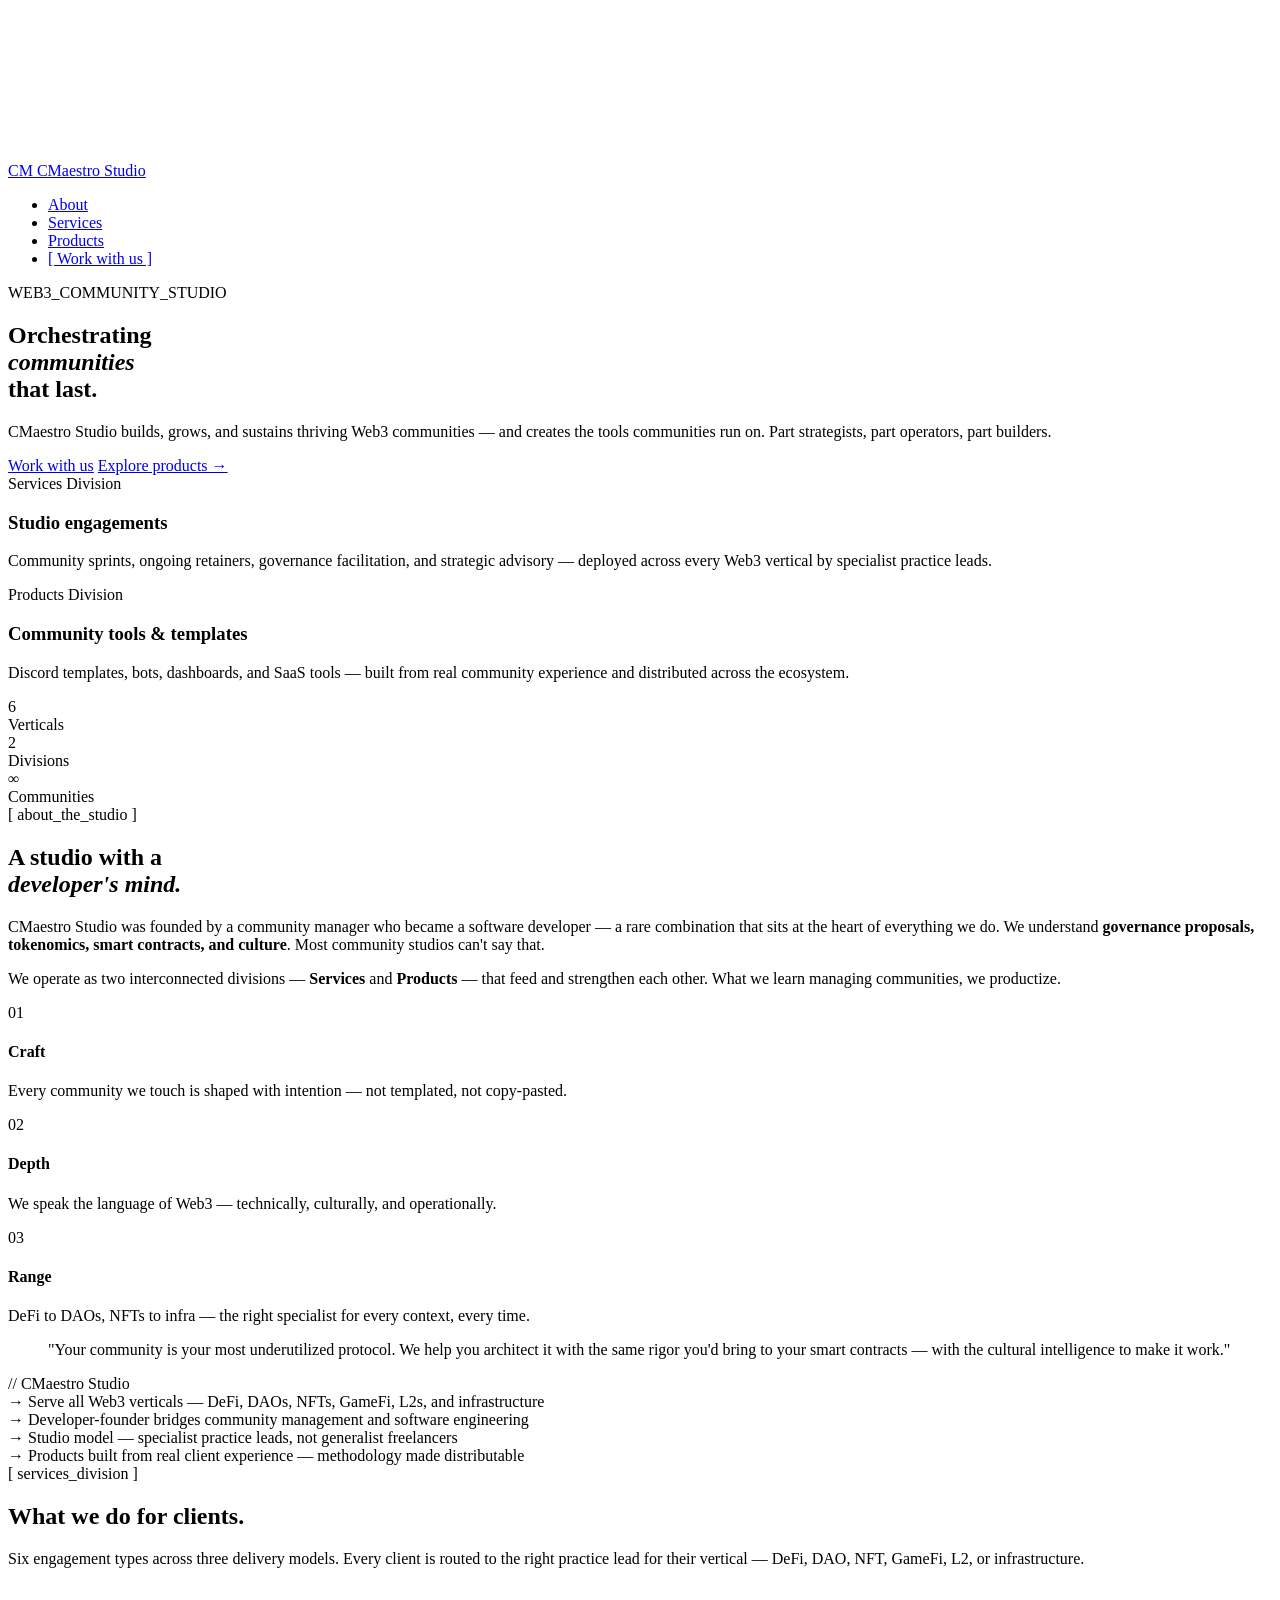
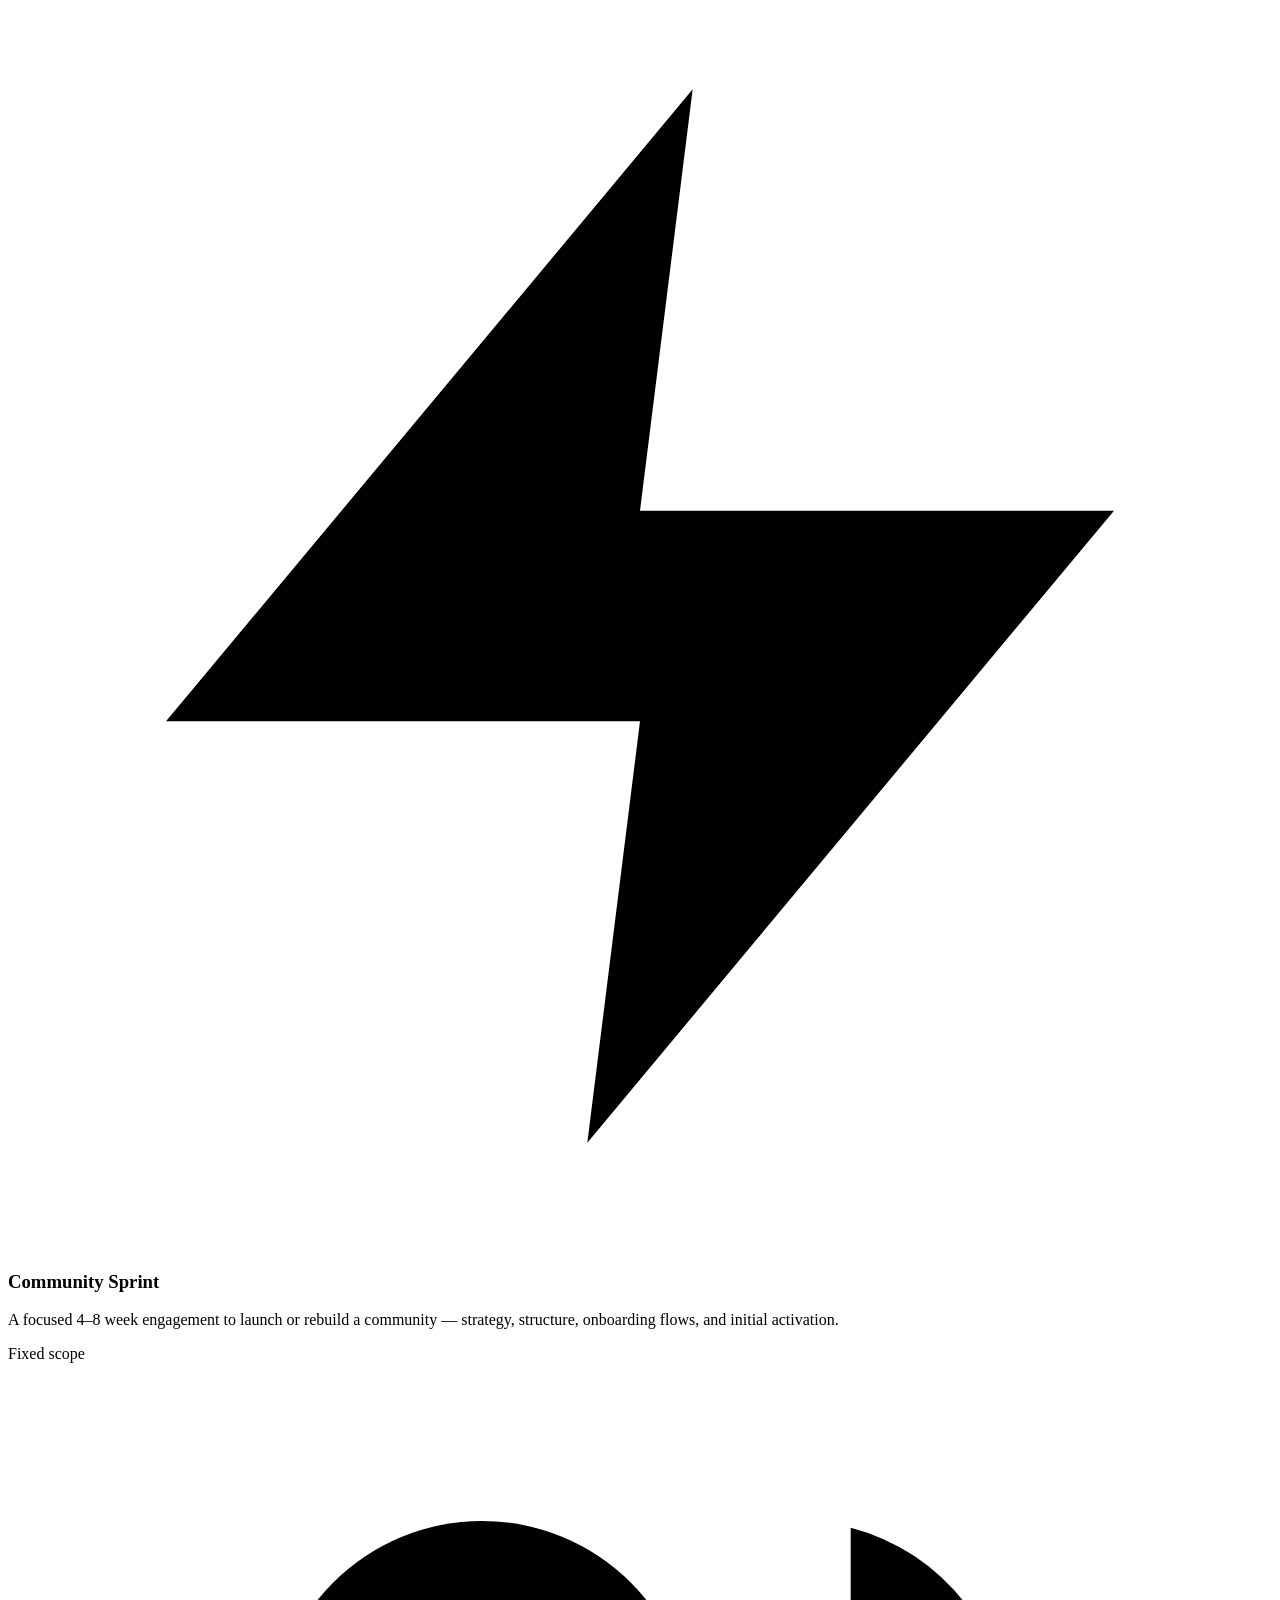
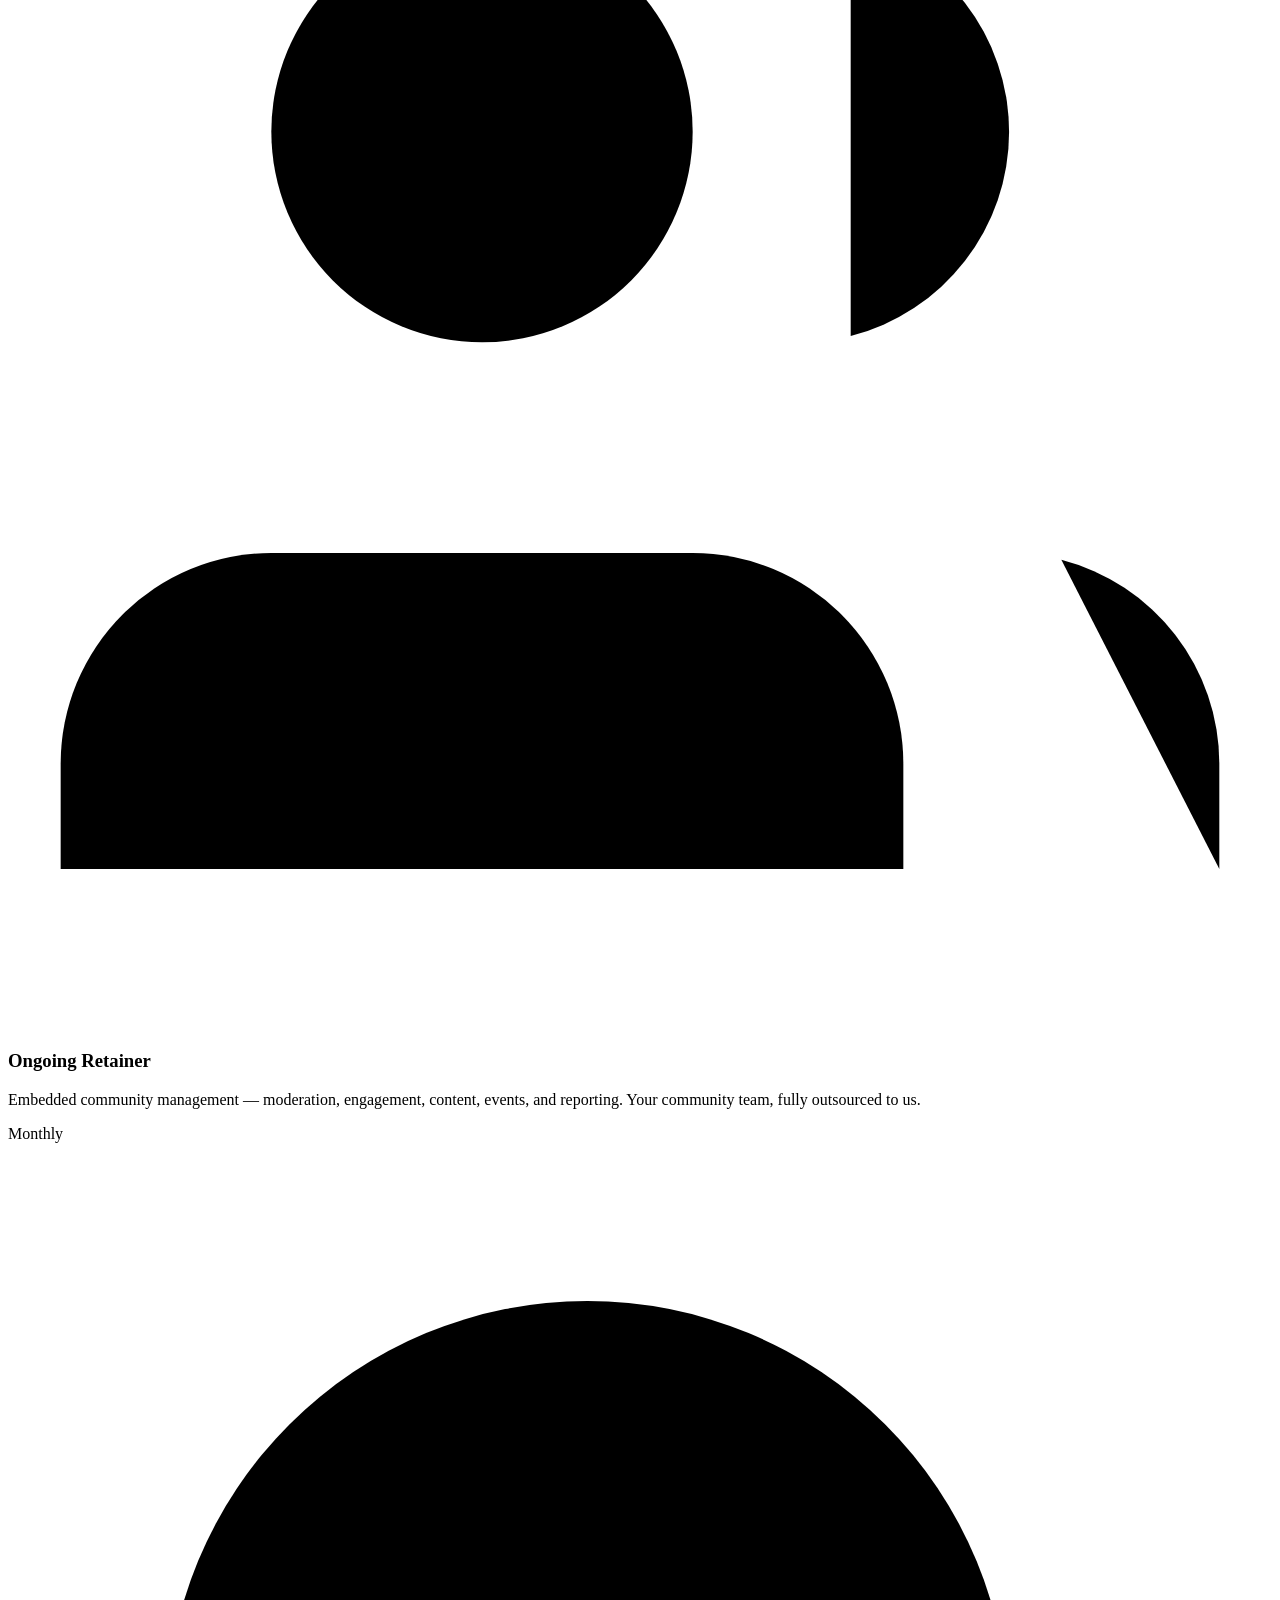
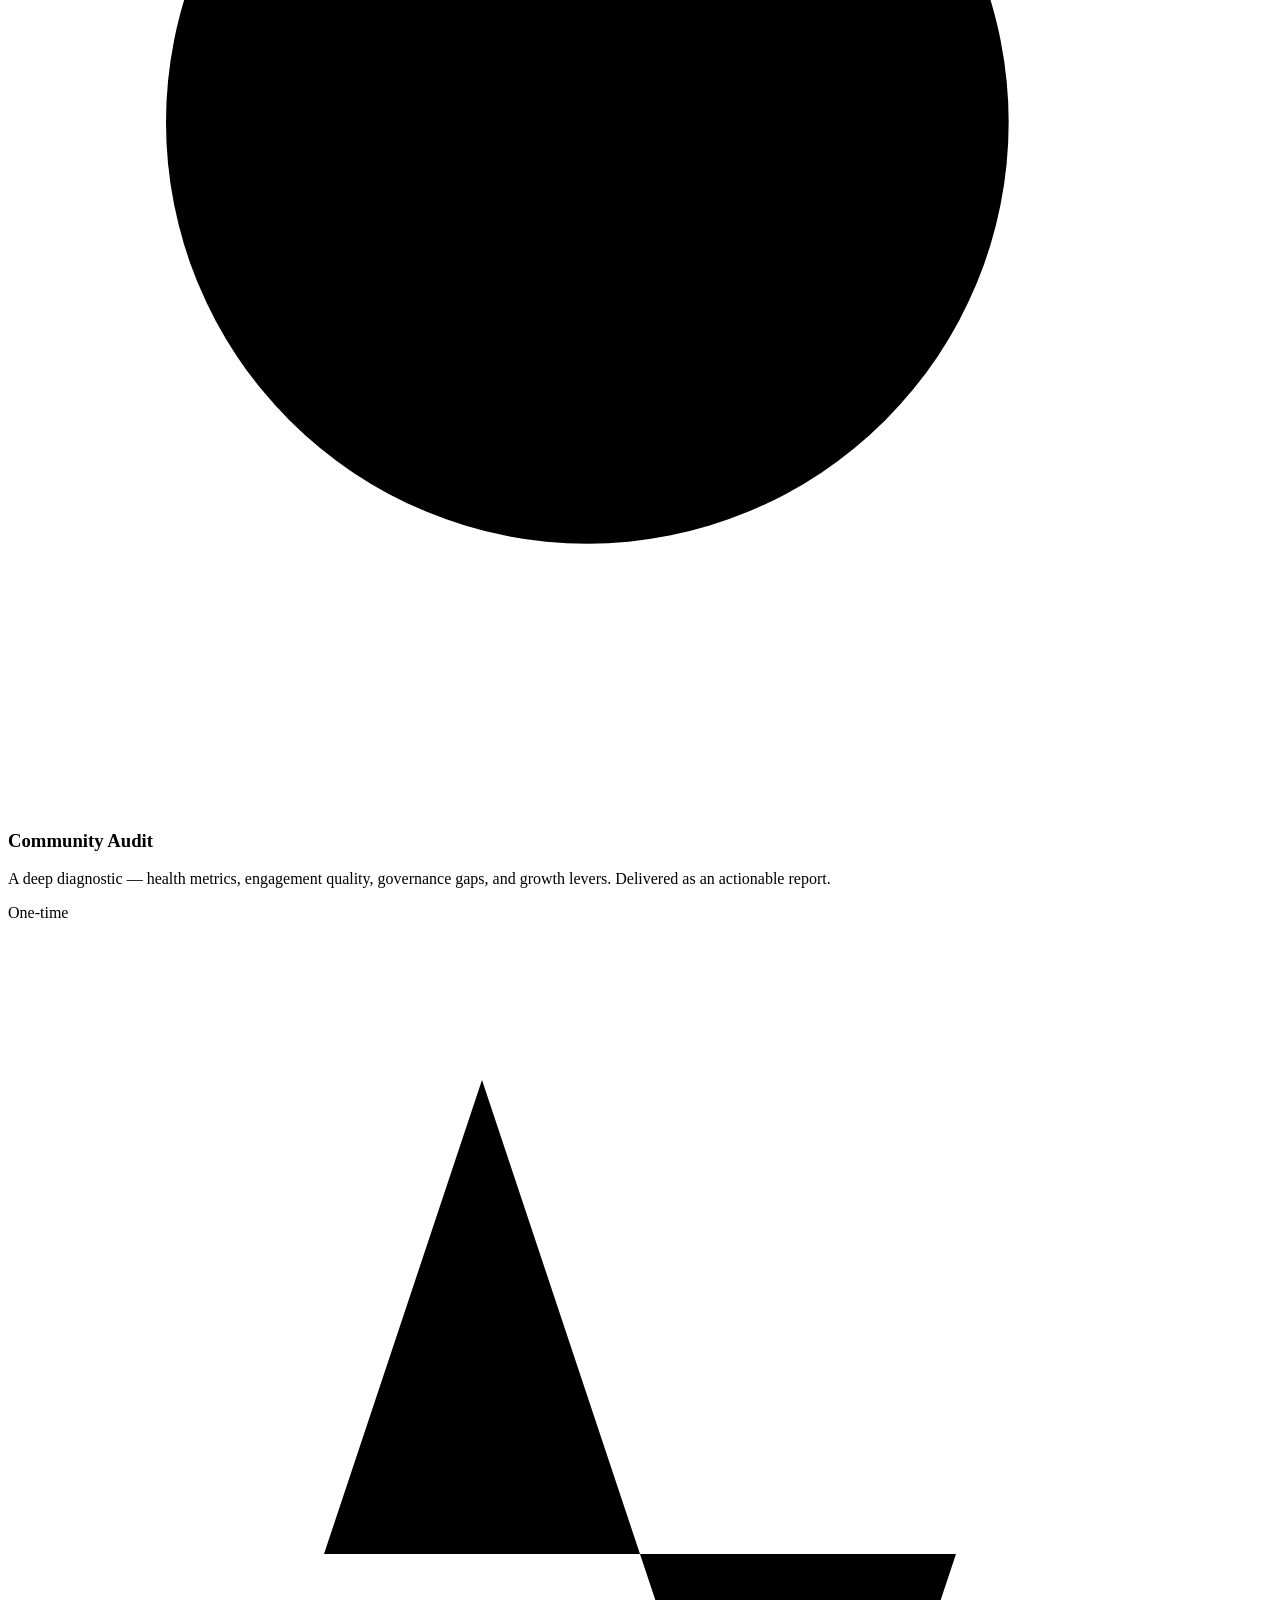
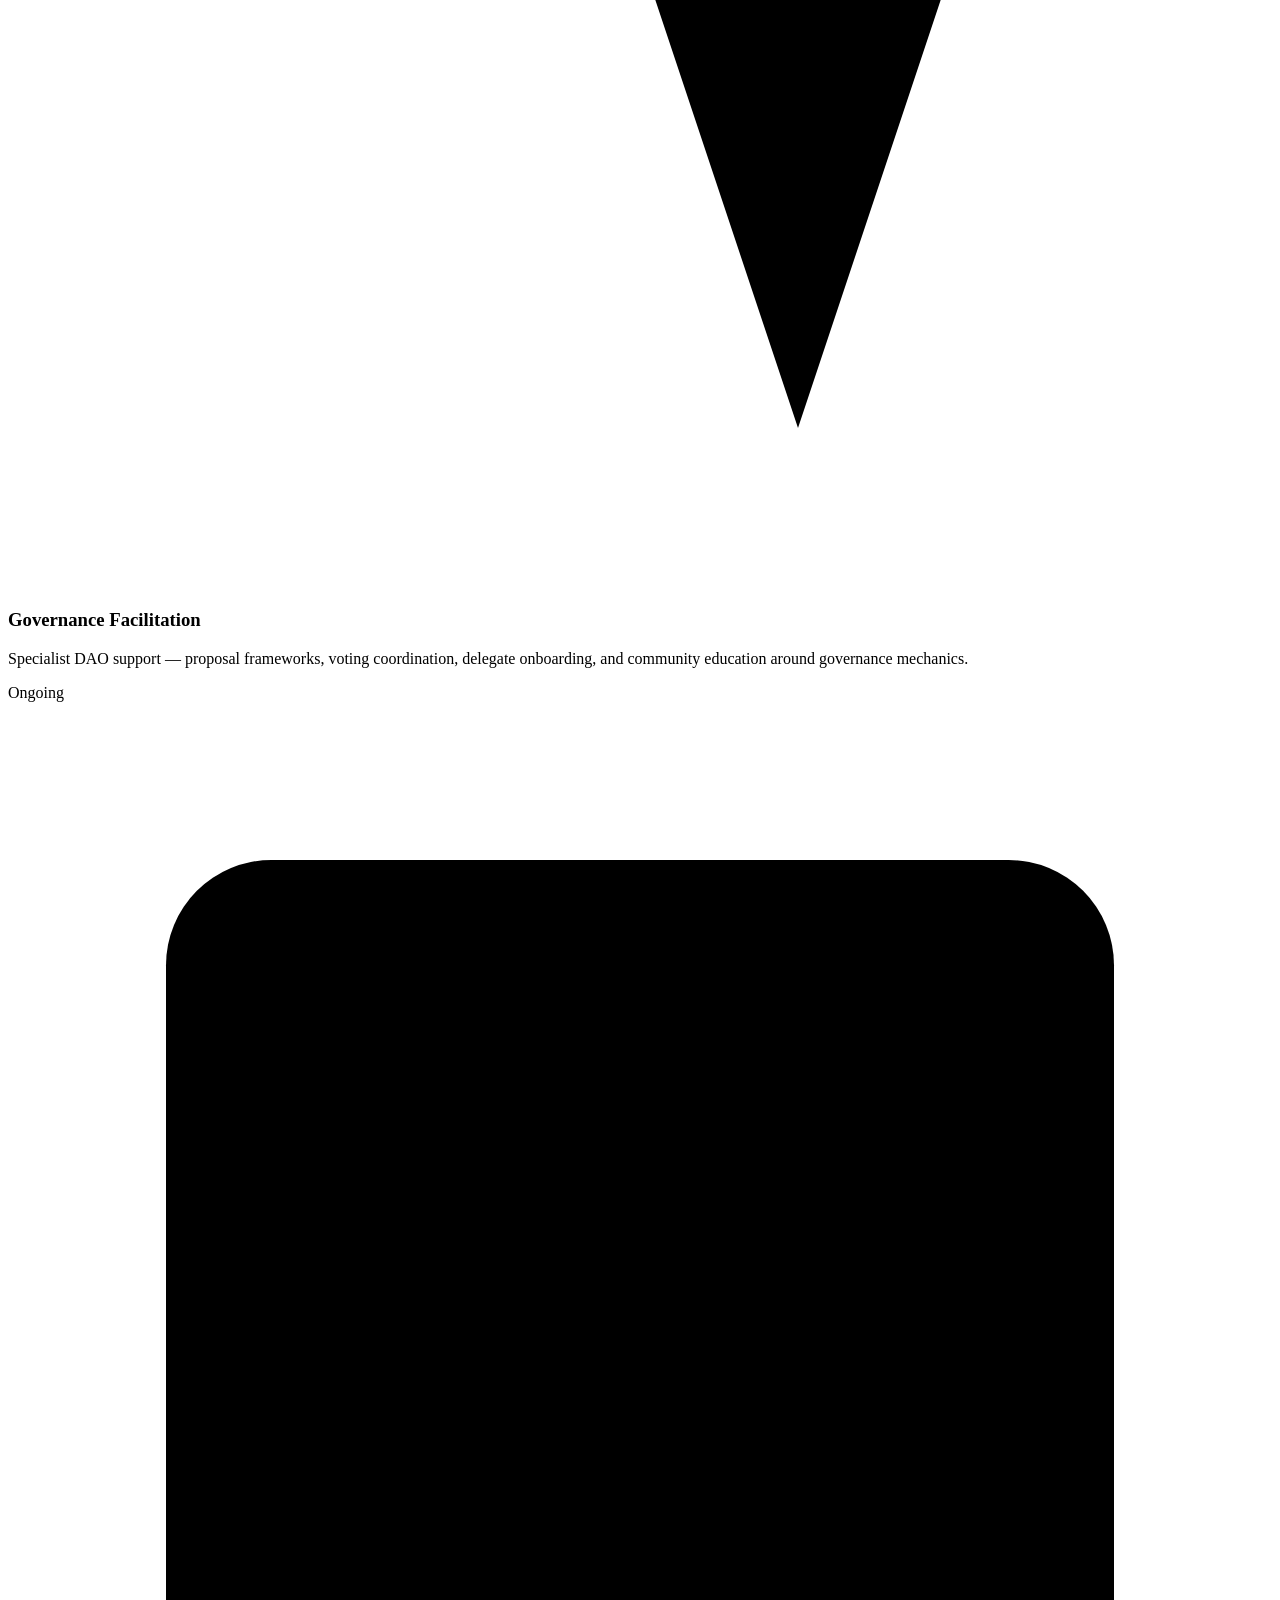
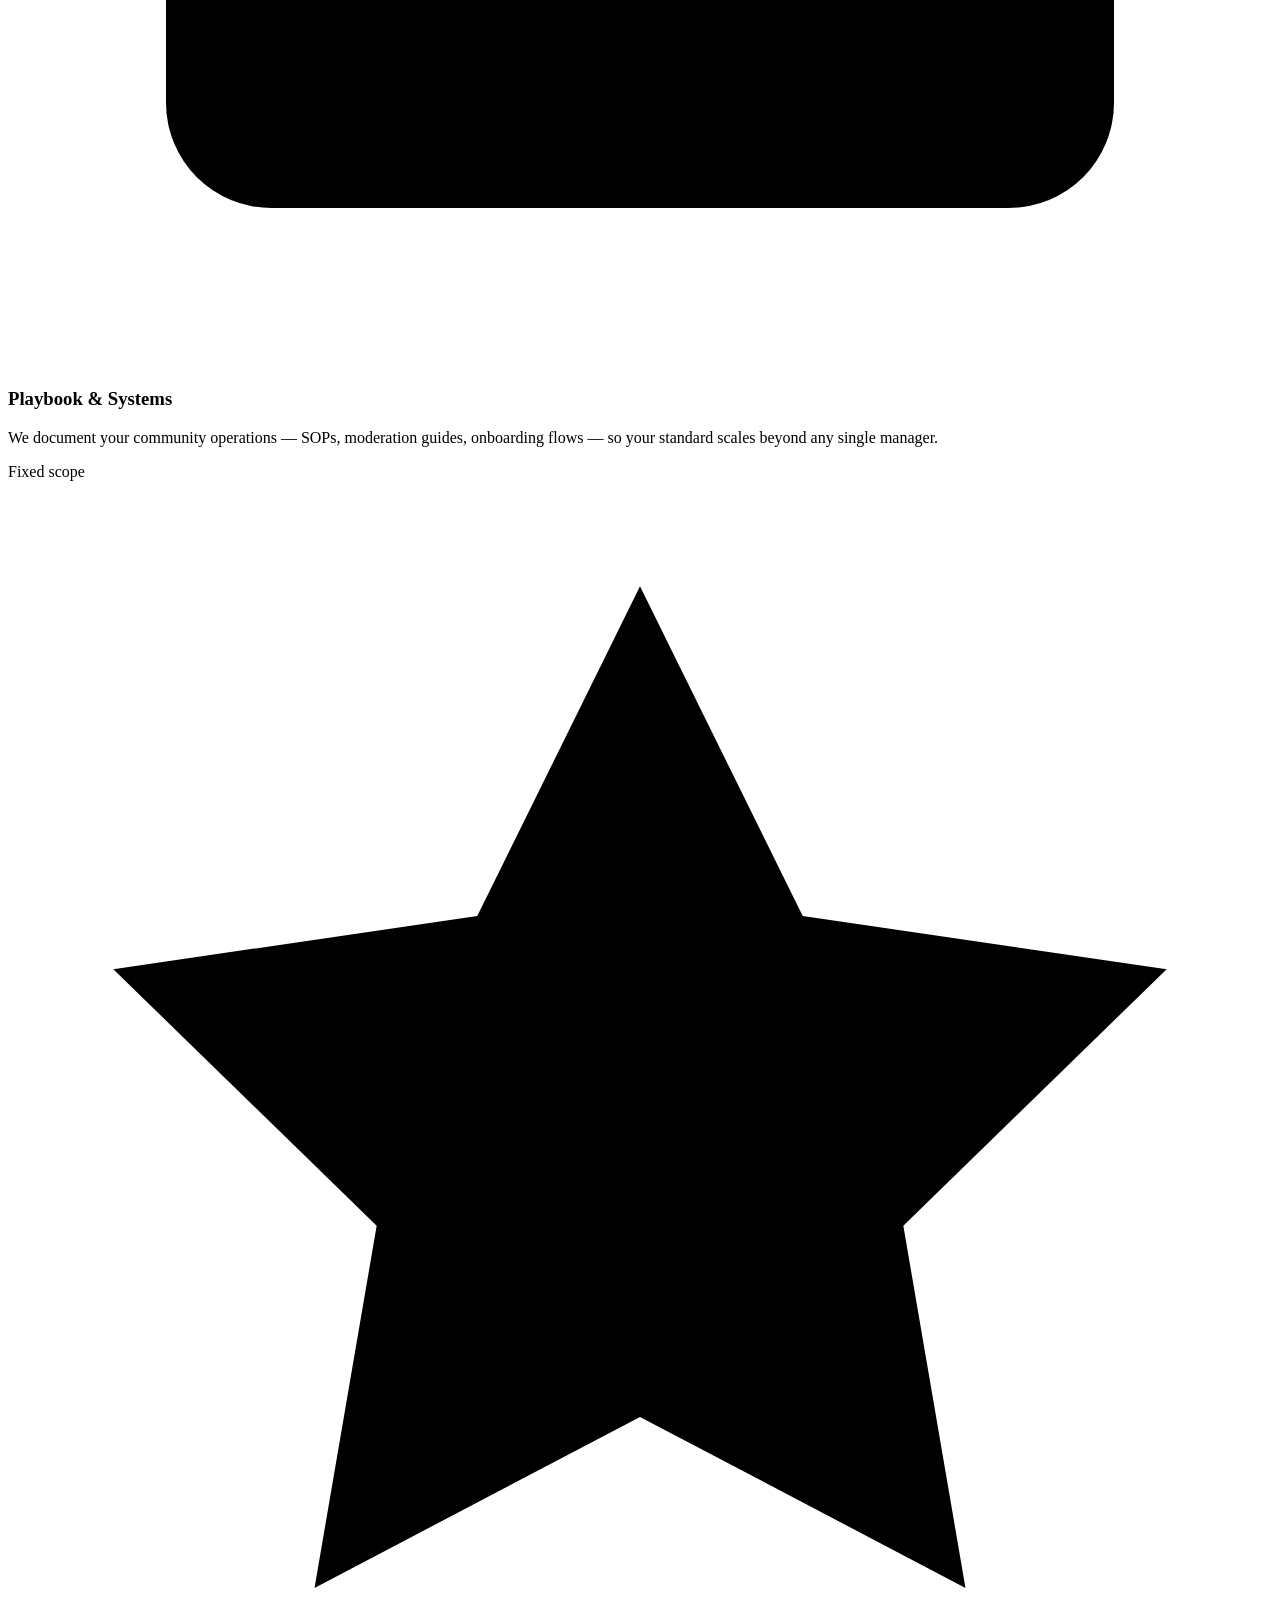
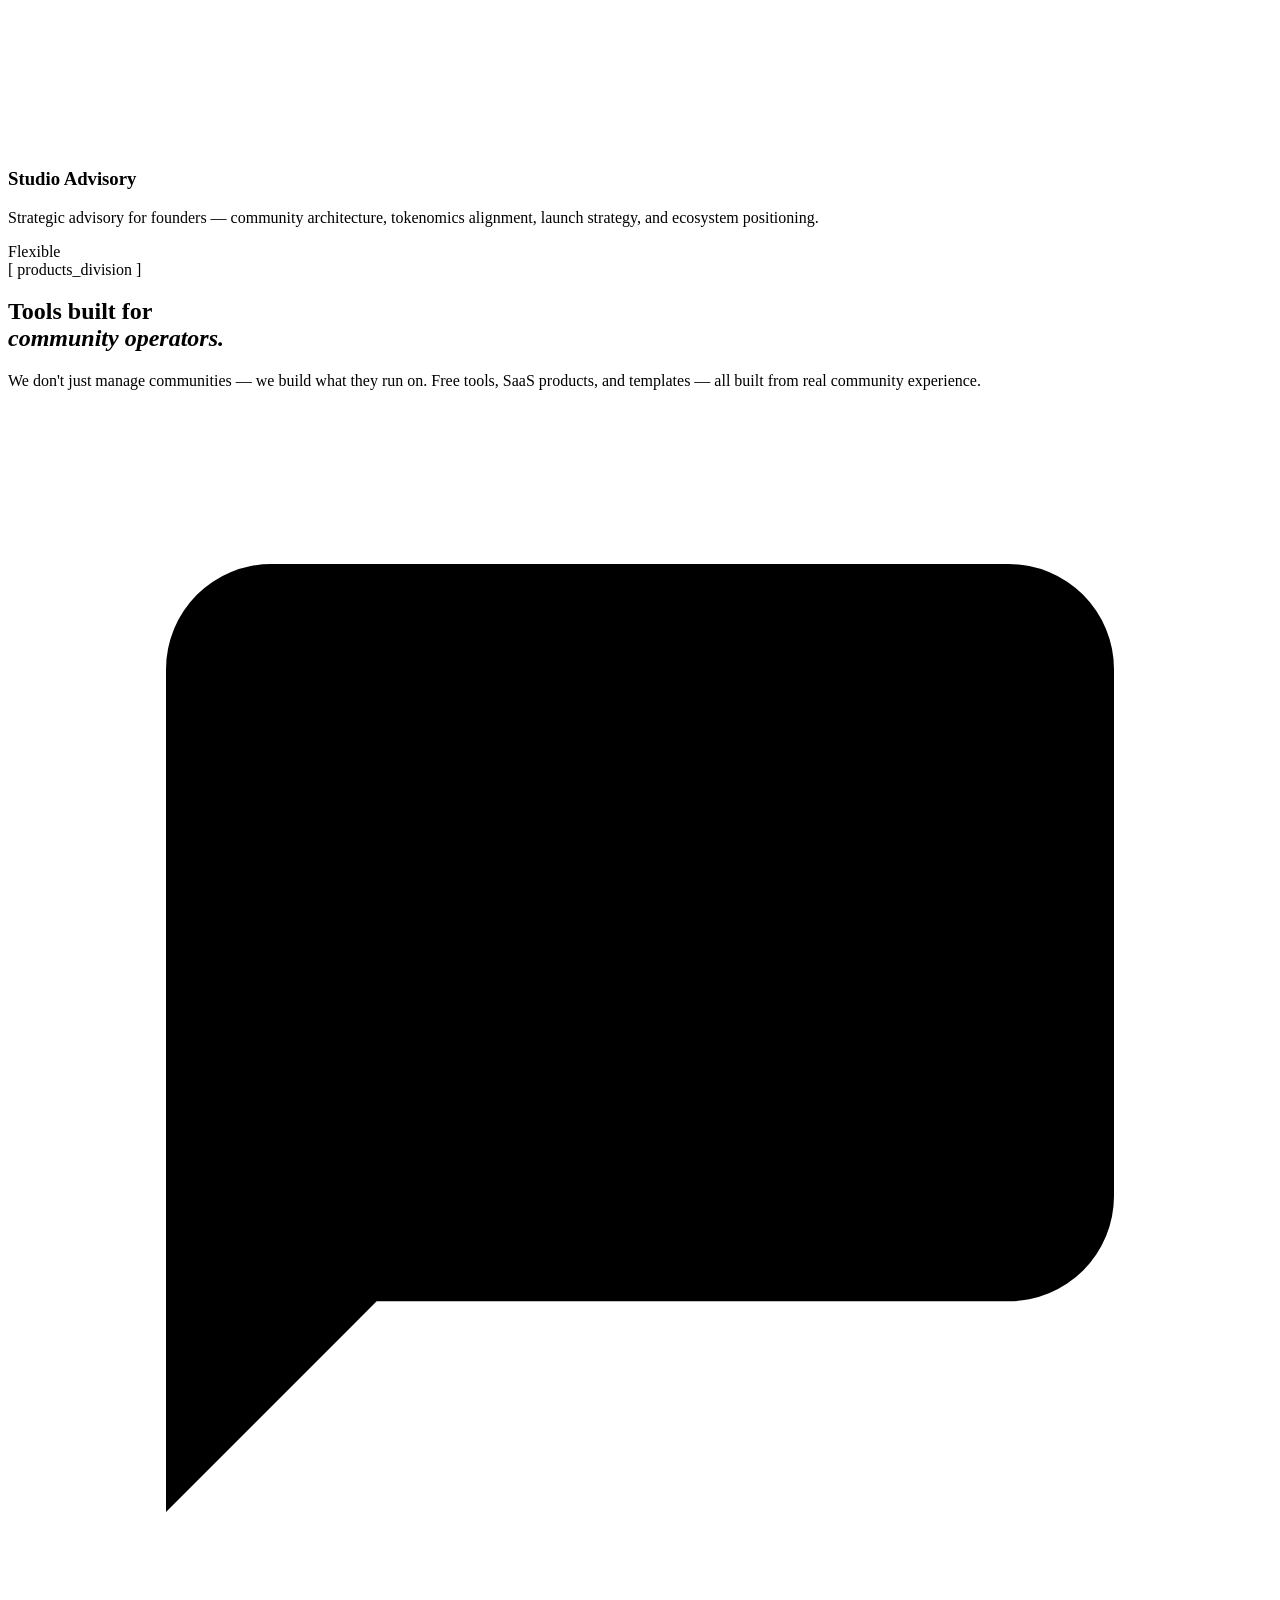
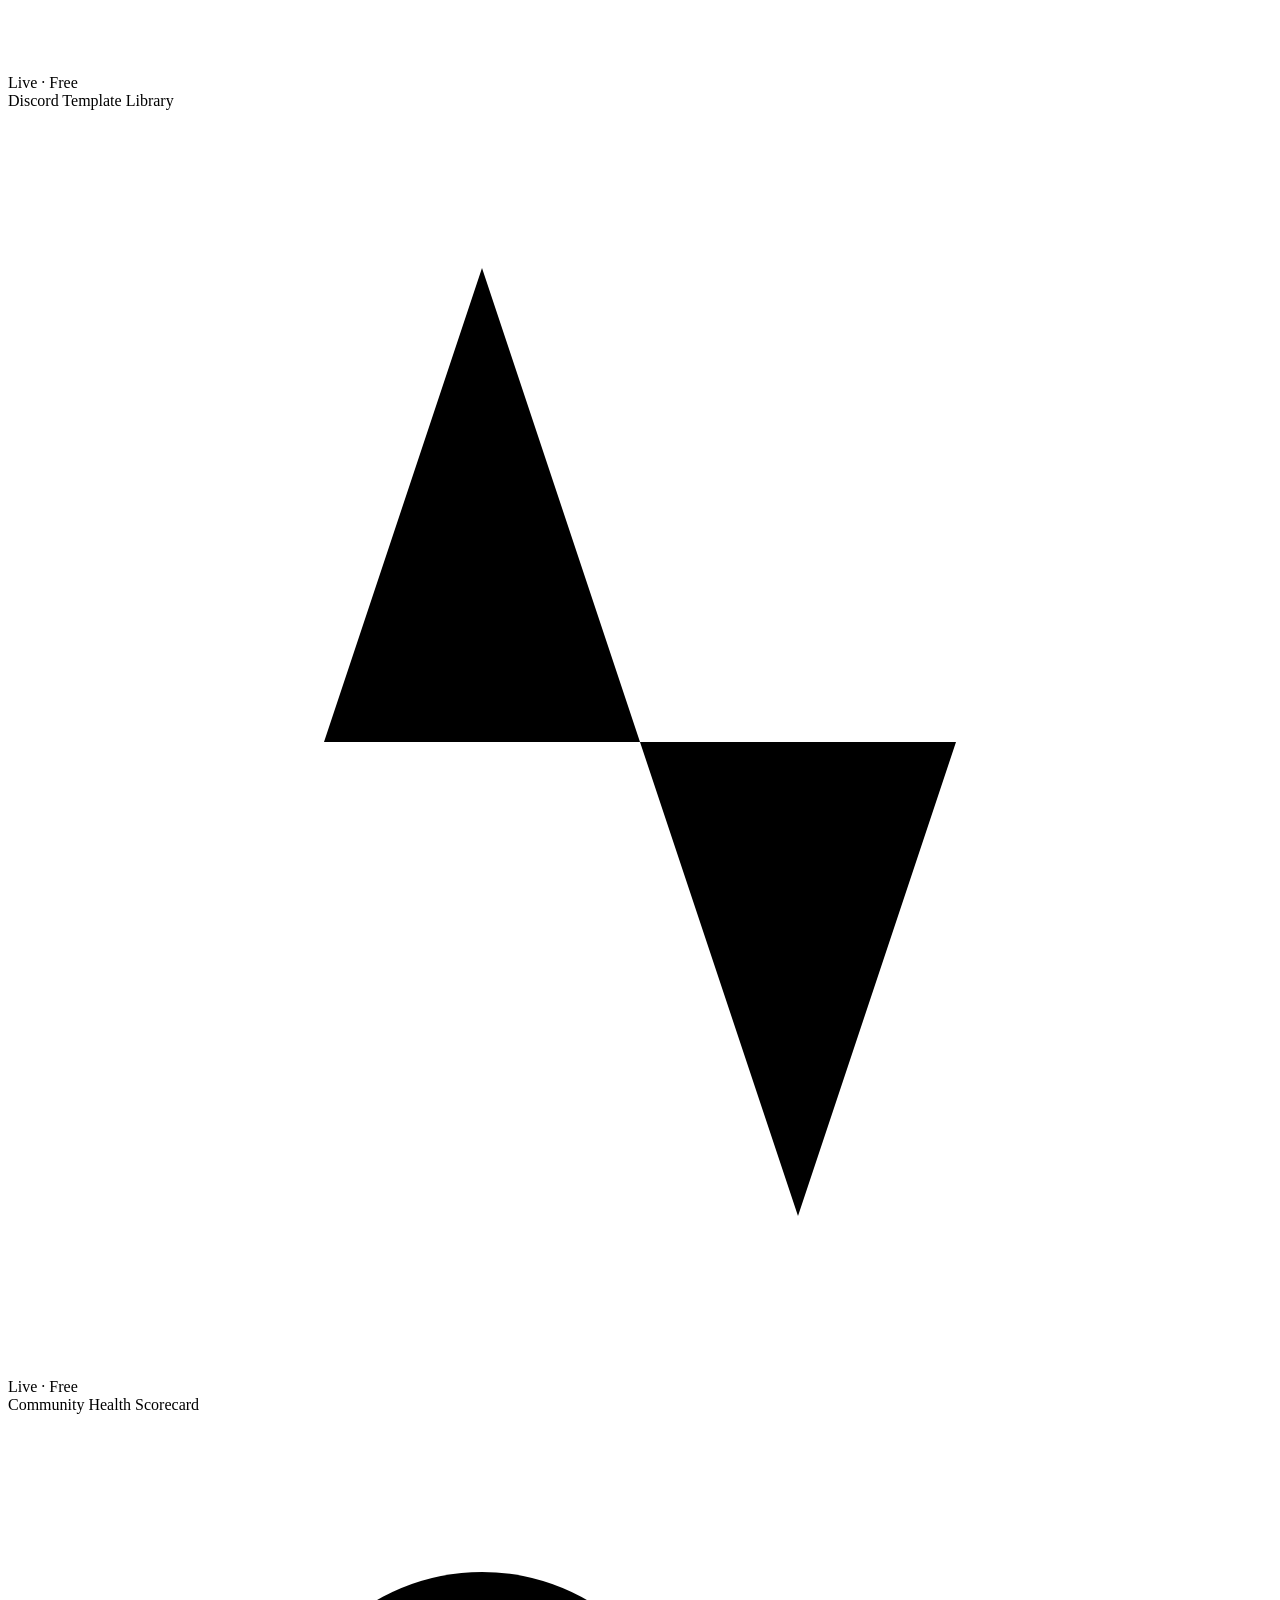
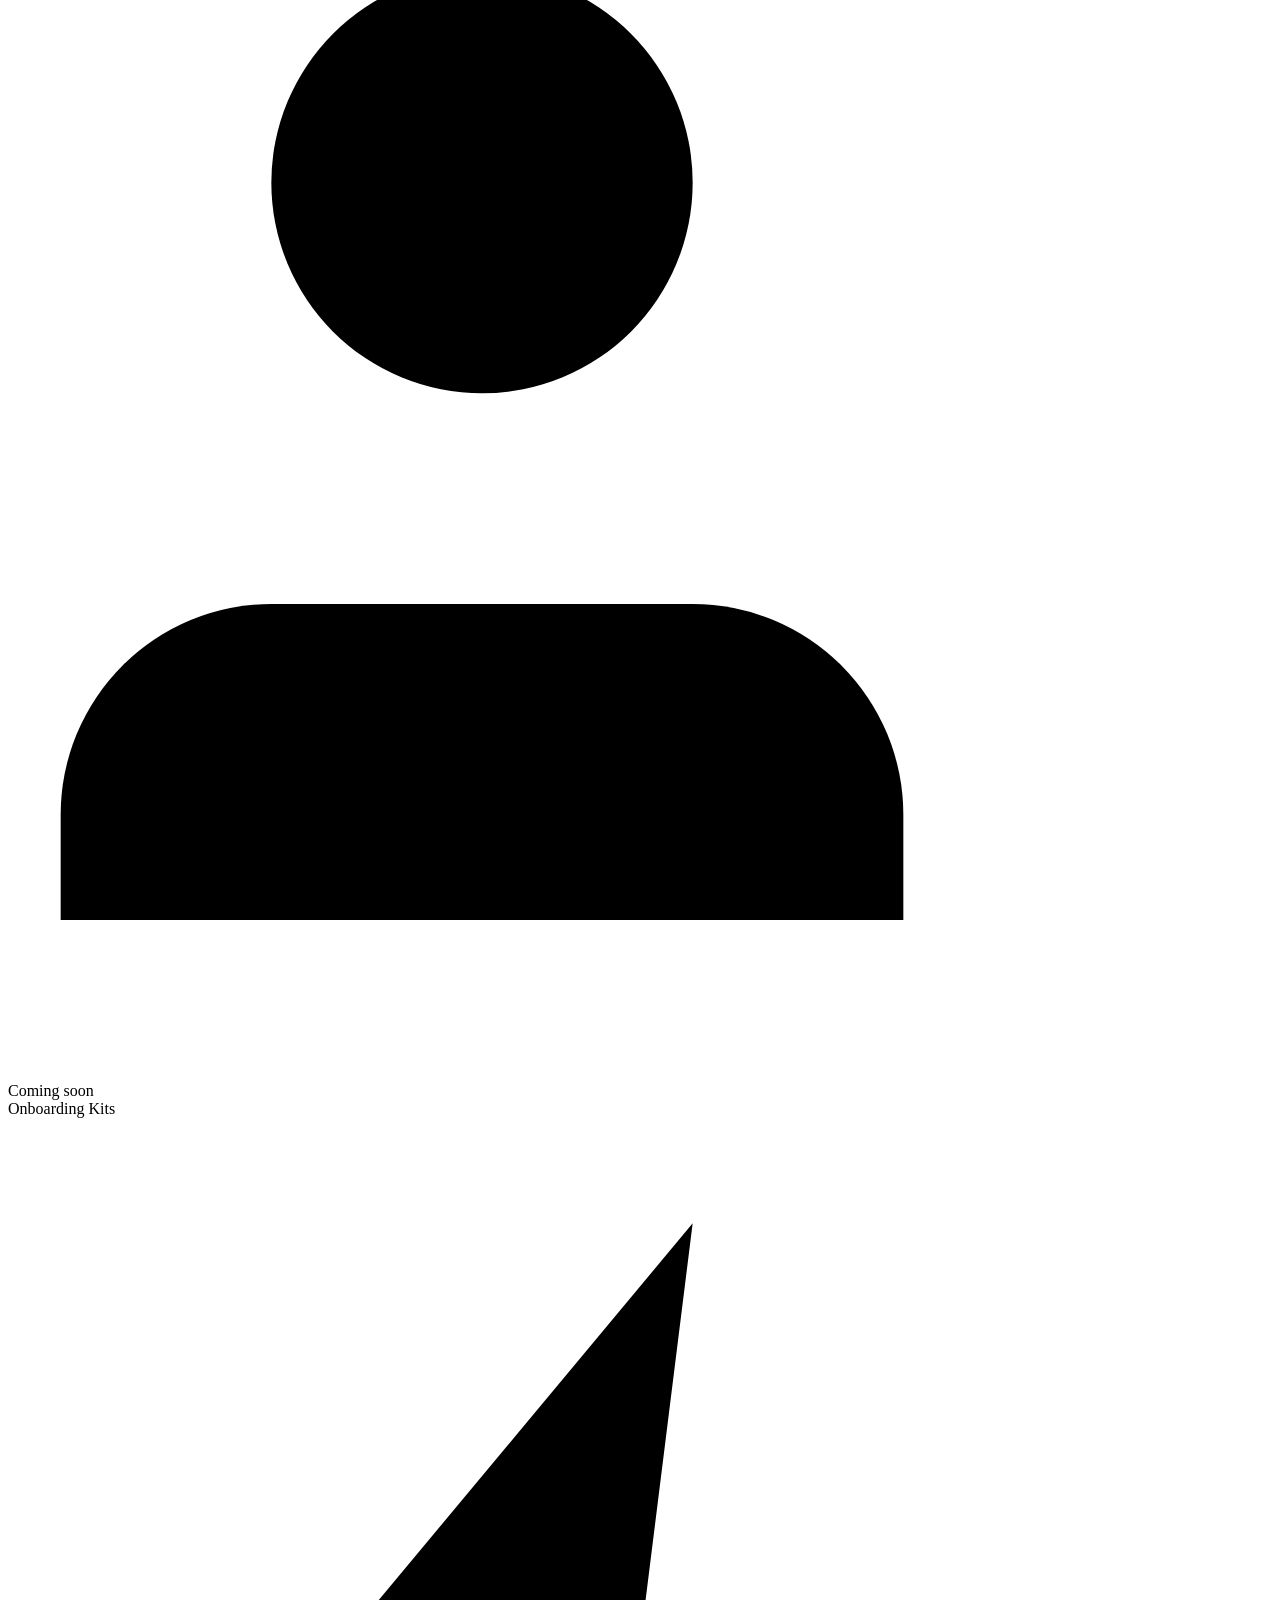
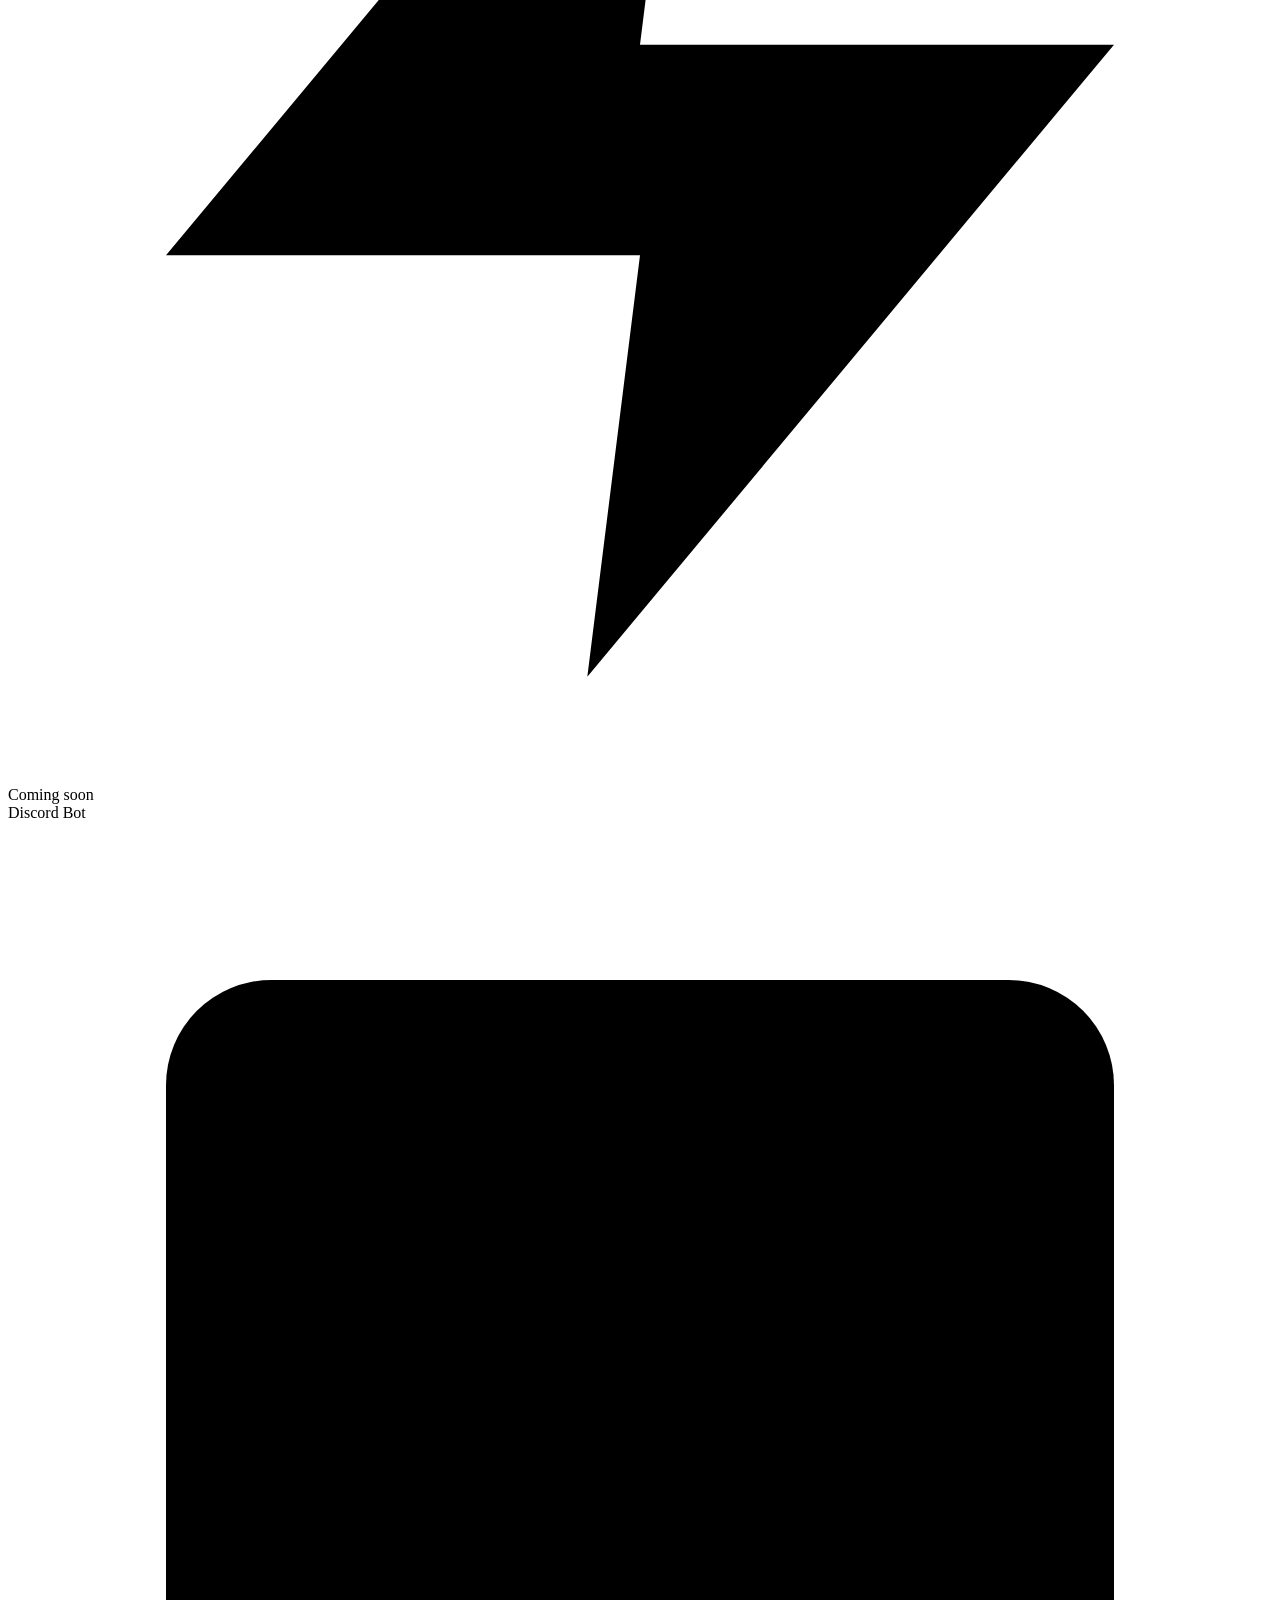
==== index.html @ 0bc76959 "Add files via upload" ====
<!DOCTYPE html>
<html lang="en">
<head>
  <meta charset="UTF-8">
  <meta name="viewport" content="width=device-width, initial-scale=1.0">
  <title>CMaestro Studio — Orchestrating communities that last.</title>
  <link rel="preconnect" href="https://fonts.googleapis.com">
  <link rel="preconnect" href="https://fonts.gstatic.com" crossorigin>
  <link rel="stylesheet" href="styles.css">
</head>
<body>

  <div class="cursor"></div>
  <div class="cursor-ring"></div>
  <canvas id="particle-canvas"></canvas>

  <div class="page-wrap">

    <!-- NAV -->
    <nav>
      <a href="/" class="nav-logo">
        <span class="nav-mark">CM</span>
        <span class="nav-name">CMaestro Studio</span>
      </a>
      <ul class="nav-links">
        <li><a href="#about">About</a></li>
        <li><a href="#services">Services</a></li>
        <li><a href="/products/">Products</a></li>
        <li><a href="#contact" class="nav-cta">[ Work with us ]</a></li>
      </ul>
      <div class="nav-hamburger" onclick="toggleMenu()">
        <span></span><span></span><span></span>
      </div>
    </nav>

    <!-- HERO -->
    <section id="hero">
      <div class="hero-grid">
        <div class="hero-left reveal">
          <div class="hero-eyebrow">
            <span class="hero-eyebrow-tag typed-text" data-text="WEB3_COMMUNITY_STUDIO">WEB3_COMMUNITY_STUDIO</span>
            <span class="hero-eyebrow-dot"></span>
          </div>
          <h1>
            <span class="glitch" data-text="Orchestrating">Orchestrating</span><br>
            <em>communities</em><br>
            that last.
          </h1>
          <p class="hero-body">CMaestro Studio builds, grows, and sustains thriving Web3 communities — and creates the tools communities run on. Part strategists, part operators, part builders.</p>
          <div class="hero-actions">
            <a href="#contact" class="btn-primary">Work with us</a>
            <a href="/products/" class="btn-secondary">Explore products →</a>
          </div>
        </div>
        <div class="hero-right reveal reveal-delay-2">
          <div class="hero-card services">
            <div class="hero-card-label">Services Division</div>
            <h3>Studio engagements</h3>
            <p>Community sprints, ongoing retainers, governance facilitation, and strategic advisory — deployed across every Web3 vertical by specialist practice leads.</p>
          </div>
          <div class="hero-card products">
            <div class="hero-card-label">Products Division</div>
            <h3>Community tools &amp; templates</h3>
            <p>Discord templates, bots, dashboards, and SaaS tools — built from real community experience and distributed across the ecosystem.</p>
          </div>
          <div class="hero-stats">
            <div class="hero-stat">
              <div class="hero-stat-num" data-count="6">6</div>
              <div class="hero-stat-label">Verticals</div>
            </div>
            <div class="hero-stat">
              <div class="hero-stat-num" data-count="2">2</div>
              <div class="hero-stat-label">Divisions</div>
            </div>
            <div class="hero-stat">
              <div class="hero-stat-num" data-count="∞">∞</div>
              <div class="hero-stat-label">Communities</div>
            </div>
          </div>
        </div>
      </div>
    </section>

    <div class="section-rule"></div>

    <!-- ABOUT -->
    <section id="about">
      <div class="inner">
        <div class="about-grid">
          <div class="about-left">
            <div class="section-eyebrow eyebrow-gold reveal">
              <span class="section-eyebrow-bracket">[</span>
              <span class="section-eyebrow-text">about_the_studio</span>
              <span class="section-eyebrow-bracket">]</span>
            </div>
            <h2 class="reveal reveal-delay-1">A studio with a<br><em>developer's mind.</em></h2>
            <p class="about-body reveal reveal-delay-2">CMaestro Studio was founded by a community manager who became a software developer — a rare combination that sits at the heart of everything we do. We understand <strong>governance proposals, tokenomics, smart contracts, and culture</strong>. Most community studios can't say that.</p>
            <p class="about-body reveal reveal-delay-2">We operate as two interconnected divisions — <strong>Services</strong> and <strong>Products</strong> — that feed and strengthen each other. What we learn managing communities, we productize.</p>
            <div class="about-pillars reveal reveal-delay-3">
              <div class="about-pillar">
                <div class="pillar-num">01</div>
                <div class="pillar-text">
                  <h4>Craft</h4>
                  <p>Every community we touch is shaped with intention — not templated, not copy-pasted.</p>
                </div>
              </div>
              <div class="about-pillar">
                <div class="pillar-num">02</div>
                <div class="pillar-text">
                  <h4>Depth</h4>
                  <p>We speak the language of Web3 — technically, culturally, and operationally.</p>
                </div>
              </div>
              <div class="about-pillar">
                <div class="pillar-num">03</div>
                <div class="pillar-text">
                  <h4>Range</h4>
                  <p>DeFi to DAOs, NFTs to infra — the right specialist for every context, every time.</p>
                </div>
              </div>
            </div>
          </div>
          <div class="about-right reveal reveal-delay-2">
            <div class="about-quote">
              <blockquote>"Your community is your most underutilized protocol. We help you architect it with the same rigor you'd bring to your smart contracts — <span>with the cultural intelligence to make it work.</span>"</blockquote>
              <div class="about-quote-attr">// CMaestro Studio</div>
            </div>
            <div class="about-edge">
              <div class="edge-item">
                <span class="edge-arrow">→</span>
                <span>Serve all Web3 verticals — DeFi, DAOs, NFTs, GameFi, L2s, and infrastructure</span>
              </div>
              <div class="edge-item">
                <span class="edge-arrow">→</span>
                <span>Developer-founder bridges community management and software engineering</span>
              </div>
              <div class="edge-item">
                <span class="edge-arrow">→</span>
                <span>Studio model — specialist practice leads, not generalist freelancers</span>
              </div>
              <div class="edge-item">
                <span class="edge-arrow">→</span>
                <span>Products built from real client experience — methodology made distributable</span>
              </div>
            </div>
          </div>
        </div>
      </div>
    </section>

    <div class="section-rule"></div>

    <!-- SERVICES -->
    <section id="services">
      <div class="inner">
        <div class="section-eyebrow eyebrow-peach reveal">
          <span class="section-eyebrow-bracket">[</span>
          <span class="section-eyebrow-text">services_division</span>
          <span class="section-eyebrow-bracket">]</span>
        </div>
        <h2 class="reveal reveal-delay-1">What we do for clients.</h2>
        <p class="section-lead reveal reveal-delay-2">Six engagement types across three delivery models. Every client is routed to the right practice lead for their vertical — DeFi, DAO, NFT, GameFi, L2, or infrastructure.</p>
        <div class="services-grid">
          <div class="service-card reveal reveal-delay-1">
            <div class="service-icon">
              <svg viewBox="0 0 24 24"><path d="M13 2L3 14h9l-1 8 10-12h-9l1-8z"/></svg>
            </div>
            <h3>Community Sprint</h3>
            <p>A focused 4–8 week engagement to launch or rebuild a community — strategy, structure, onboarding flows, and initial activation.</p>
            <span class="service-badge badge-sprint">Fixed scope</span>
          </div>
          <div class="service-card reveal reveal-delay-2">
            <div class="service-icon">
              <svg viewBox="0 0 24 24"><path d="M17 21v-2a4 4 0 0 0-4-4H5a4 4 0 0 0-4 4v2"/><circle cx="9" cy="7" r="4"/><path d="M23 21v-2a4 4 0 0 0-3-3.87"/><path d="M16 3.13a4 4 0 0 1 0 7.75"/></svg>
            </div>
            <h3>Ongoing Retainer</h3>
            <p>Embedded community management — moderation, engagement, content, events, and reporting. Your community team, fully outsourced to us.</p>
            <span class="service-badge badge-retainer">Monthly</span>
          </div>
          <div class="service-card reveal reveal-delay-3">
            <div class="service-icon">
              <svg viewBox="0 0 24 24"><circle cx="11" cy="11" r="8"/><path d="m21 21-4.35-4.35"/></svg>
            </div>
            <h3>Community Audit</h3>
            <p>A deep diagnostic — health metrics, engagement quality, governance gaps, and growth levers. Delivered as an actionable report.</p>
            <span class="service-badge badge-audit">One-time</span>
          </div>
          <div class="service-card reveal reveal-delay-1">
            <div class="service-icon">
              <svg viewBox="0 0 24 24"><polyline points="22 12 18 12 15 21 9 3 6 12 2 12"/></svg>
            </div>
            <h3>Governance Facilitation</h3>
            <p>Specialist DAO support — proposal frameworks, voting coordination, delegate onboarding, and community education around governance mechanics.</p>
            <span class="service-badge badge-retainer">Ongoing</span>
          </div>
          <div class="service-card reveal reveal-delay-2">
            <div class="service-icon">
              <svg viewBox="0 0 24 24"><rect x="3" y="3" width="18" height="18" rx="2"/><line x1="3" y1="9" x2="21" y2="9"/><line x1="9" y1="21" x2="9" y2="9"/></svg>
            </div>
            <h3>Playbook &amp; Systems</h3>
            <p>We document your community operations — SOPs, moderation guides, onboarding flows — so your standard scales beyond any single manager.</p>
            <span class="service-badge badge-sprint">Fixed scope</span>
          </div>
          <div class="service-card reveal reveal-delay-3">
            <div class="service-icon">
              <svg viewBox="0 0 24 24"><polygon points="12 2 15.09 8.26 22 9.27 17 14.14 18.18 21.02 12 17.77 5.82 21.02 7 14.14 2 9.27 8.91 8.26 12 2"/></svg>
            </div>
            <h3>Studio Advisory</h3>
            <p>Strategic advisory for founders — community architecture, tokenomics alignment, launch strategy, and ecosystem positioning.</p>
            <span class="service-badge badge-audit">Flexible</span>
          </div>
        </div>
      </div>
    </section>

    <div class="section-rule"></div>

    <!-- PRODUCTS TEASER -->
    <section id="products">
      <div class="inner">
        <div class="section-eyebrow eyebrow-orange reveal">
          <span class="section-eyebrow-bracket">[</span>
          <span class="section-eyebrow-text">products_division</span>
          <span class="section-eyebrow-bracket">]</span>
        </div>
        <h2 class="reveal reveal-delay-1">Tools built for<br><em>community operators.</em></h2>
        <p class="section-lead reveal reveal-delay-2">We don't just manage communities — we build what they run on. Free tools, SaaS products, and templates — all built from real community experience.</p>
        <div class="products-teaser reveal reveal-delay-2">
          <div class="teaser-card">
            <div class="teaser-card-icon">
              <svg viewBox="0 0 24 24"><path d="M21 15a2 2 0 0 1-2 2H7l-4 4V5a2 2 0 0 1 2-2h14a2 2 0 0 1 2 2z"/></svg>
            </div>
            <div class="teaser-card-body">
              <div class="teaser-card-status">Live · Free</div>
              <div class="teaser-card-name">Discord Template Library</div>
            </div>
          </div>
          <div class="teaser-card">
            <div class="teaser-card-icon teaser-icon-purple">
              <svg viewBox="0 0 24 24"><polyline points="22 12 18 12 15 21 9 3 6 12 2 12"/></svg>
            </div>
            <div class="teaser-card-body">
              <div class="teaser-card-status">Live · Free</div>
              <div class="teaser-card-name">Community Health Scorecard</div>
            </div>
          </div>
          <div class="teaser-card teaser-card--soon">
            <div class="teaser-card-icon teaser-icon-peach">
              <svg viewBox="0 0 24 24"><path d="M17 21v-2a4 4 0 0 0-4-4H5a4 4 0 0 0-4 4v2"/><circle cx="9" cy="7" r="4"/></svg>
            </div>
            <div class="teaser-card-body">
              <div class="teaser-card-status">Coming soon</div>
              <div class="teaser-card-name">Onboarding Kits</div>
            </div>
          </div>
          <div class="teaser-card teaser-card--soon">
            <div class="teaser-card-icon teaser-icon-orange">
              <svg viewBox="0 0 24 24"><path d="M13 2L3 14h9l-1 8 10-12h-9l1-8z"/></svg>
            </div>
            <div class="teaser-card-body">
              <div class="teaser-card-status">Coming soon</div>
              <div class="teaser-card-name">Discord Bot</div>
            </div>
          </div>
          <div class="teaser-card teaser-card--soon">
            <div class="teaser-card-icon">
              <svg viewBox="0 0 24 24"><rect x="3" y="3" width="18" height="18" rx="2"/><line x1="3" y1="9" x2="21" y2="9"/><line x1="9" y1="21" x2="9" y2="9"/></svg>
            </div>
            <div class="teaser-card-body">
              <div class="teaser-card-status">Coming soon</div>
              <div class="teaser-card-name">Community OS</div>
            </div>
          </div>
        </div>
        <div class="products-teaser-cta reveal reveal-delay-3">
          <a href="/products/" class="btn-primary">Browse all products →</a>
          <span class="teaser-count">// 2 live · 3 coming soon</span>
        </div>
      </div>
    </section>

    <div class="section-rule"></div>

    <!-- CONTACT -->
    <section id="contact">
      <div class="inner">
        <div class="contact-inner">
          <div class="contact-left">
            <div class="section-eyebrow eyebrow-gold reveal">
              <span class="section-eyebrow-bracket">[</span>
              <span class="section-eyebrow-text">work_with_us</span>
              <span class="section-eyebrow-bracket">]</span>
            </div>
            <h2 class="reveal reveal-delay-1">Let's build something<br><em>that lasts.</em></h2>
            <p class="contact-lead reveal reveal-delay-2">Whether you need a community built from scratch, an existing one revived, or a tool that helps your team operate better — we'd love to hear from you.</p>
            <div class="contact-options reveal reveal-delay-3">
              <button class="contact-option" onclick="setType('services')">
                <div class="contact-option-left">
                  <h4>Explore services</h4>
                  <p>sprints, retainers, audits &amp; advisory</p>
                </div>
                <span class="contact-arrow">→</span>
              </button>
              <button class="contact-option" onclick="setType('products')">
                <div class="contact-option-left">
                  <h4>Get early product access</h4>
                  <p>templates, tools &amp; upcoming SaaS</p>
                </div>
                <span class="contact-arrow">→</span>
              </button>
              <button class="contact-option" onclick="setType('partnership')">
                <div class="contact-option-left">
                  <h4>Partnership or collab</h4>
                  <p>studios, ecosystems &amp; builders</p>
                </div>
                <span class="contact-arrow">→</span>
              </button>
            </div>
          </div>
          <div class="contact-right reveal reveal-delay-2">
            <form class="contact-form" name="contact" method="POST" data-netlify="true" netlify-honeypot="bot-field" action="/thankyou.html">
              <input type="hidden" name="form-name" value="contact">
              <input type="hidden" name="bot-field">
              <div class="form-row">
                <div class="form-group">
                  <label>Name</label>
                  <input type="text" name="name" placeholder="Your name">
                </div>
                <div class="form-group">
                  <label>Email</label>
                  <input type="email" name="email" placeholder="you@project.xyz">
                </div>
              </div>
              <div class="form-group">
                <label>Project / Organisation</label>
                <input type="text" name="project" placeholder="Your project name">
              </div>
              <div class="form-group">
                <label>I'm interested in</label>
                <select id="inquiry-type" name="interest">
                  <option value="">select_one...</option>
                  <option value="services">Studio services</option>
                  <option value="products">Products &amp; tools</option>
                  <option value="partnership">Partnership</option>
                  <option value="other">Something else</option>
                </select>
              </div>
              <div class="form-group">
                <label>Tell us about your community</label>
                <textarea name="message" placeholder="What's your project, what stage is your community at, and what do you need?"></textarea>
              </div>
              <button type="submit" class="form-submit">send_message →</button>
            </form>
          </div>
        </div>
      </div>
    </section>

    <!-- FOOTER -->
    <footer>
      <div class="footer-logo">
        <span class="footer-mark">CM</span>
        <span class="footer-name">CMaestro Studio</span>
      </div>
      <div class="footer-links">
        <a href="#about">about</a>
        <a href="#services">services</a>
        <a href="/products/">products</a>
        <a href="/scorecard/">scorecard</a>
        <a href="#contact">contact</a>
      </div>
      <div class="footer-copy">© 2025 CMaestro Studio</div>
    </footer>

  </div>

  <script src="main.js"></script>
</body>
</html>
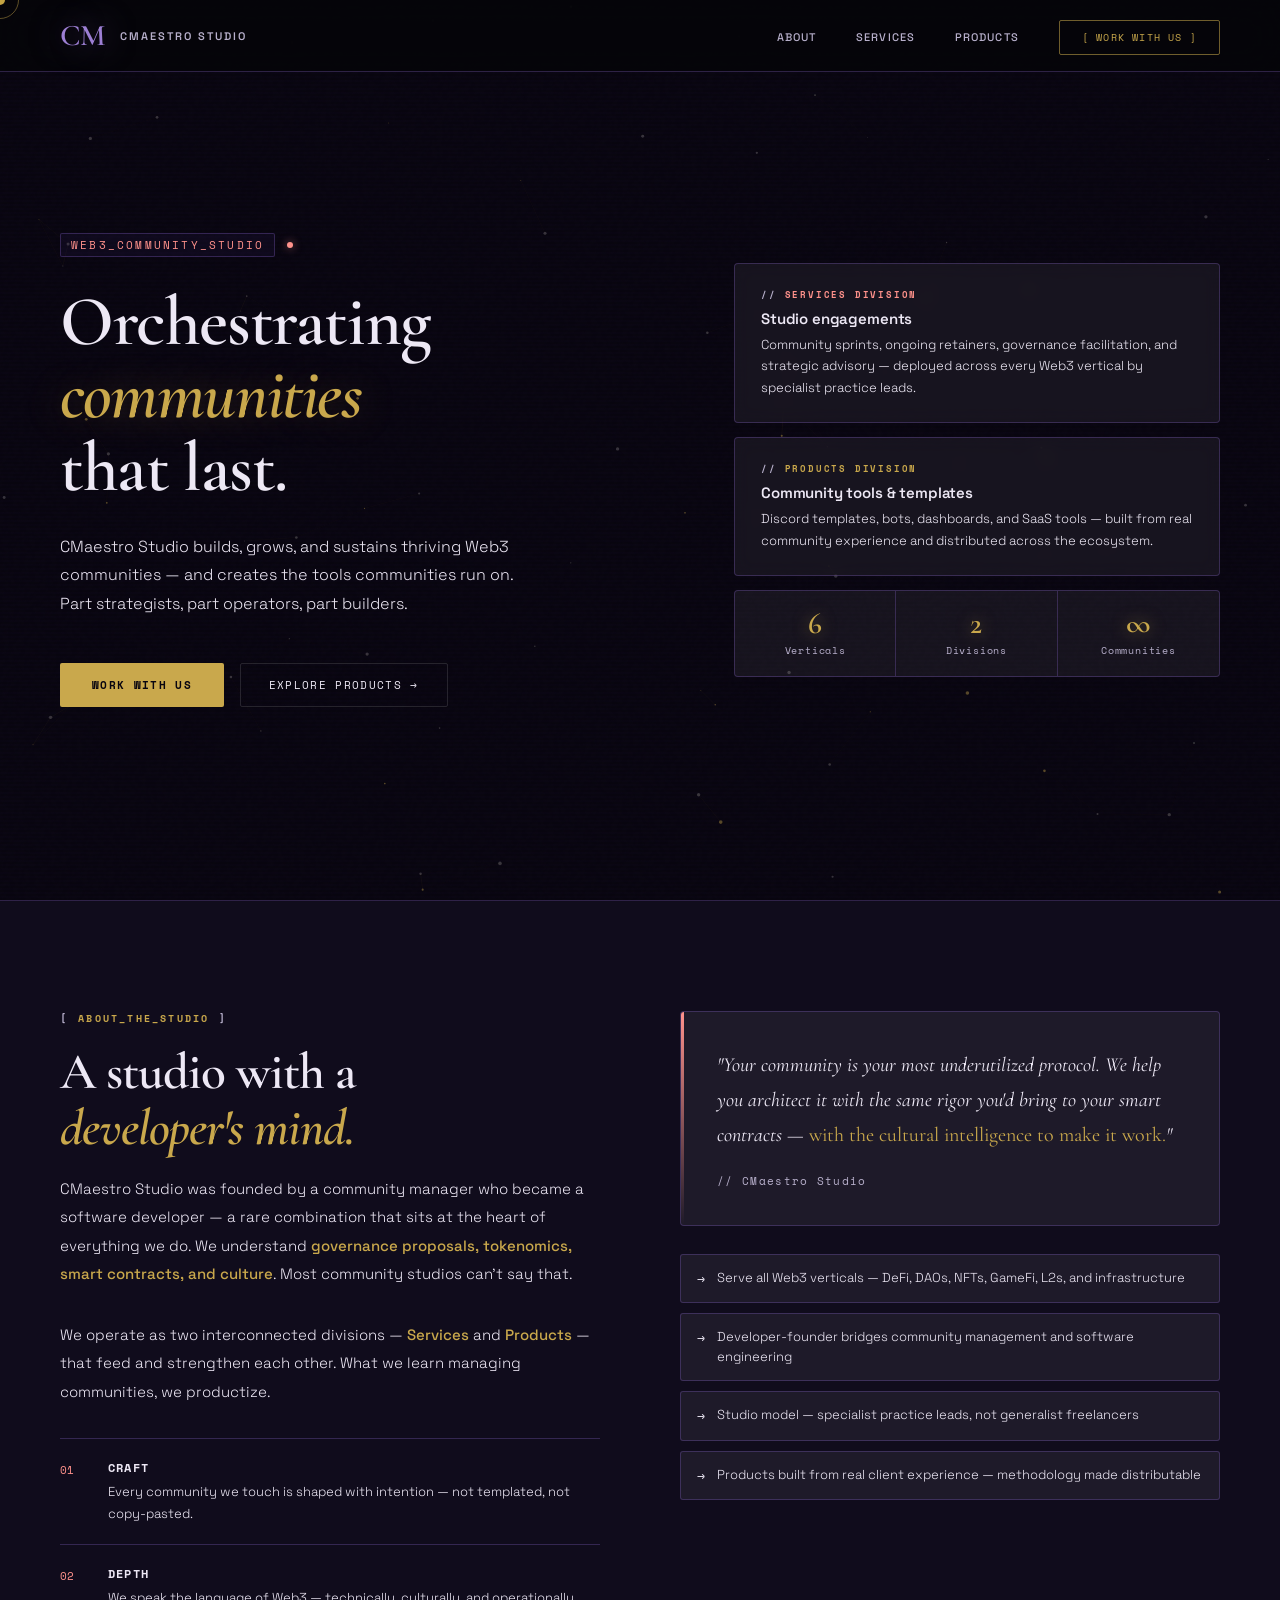
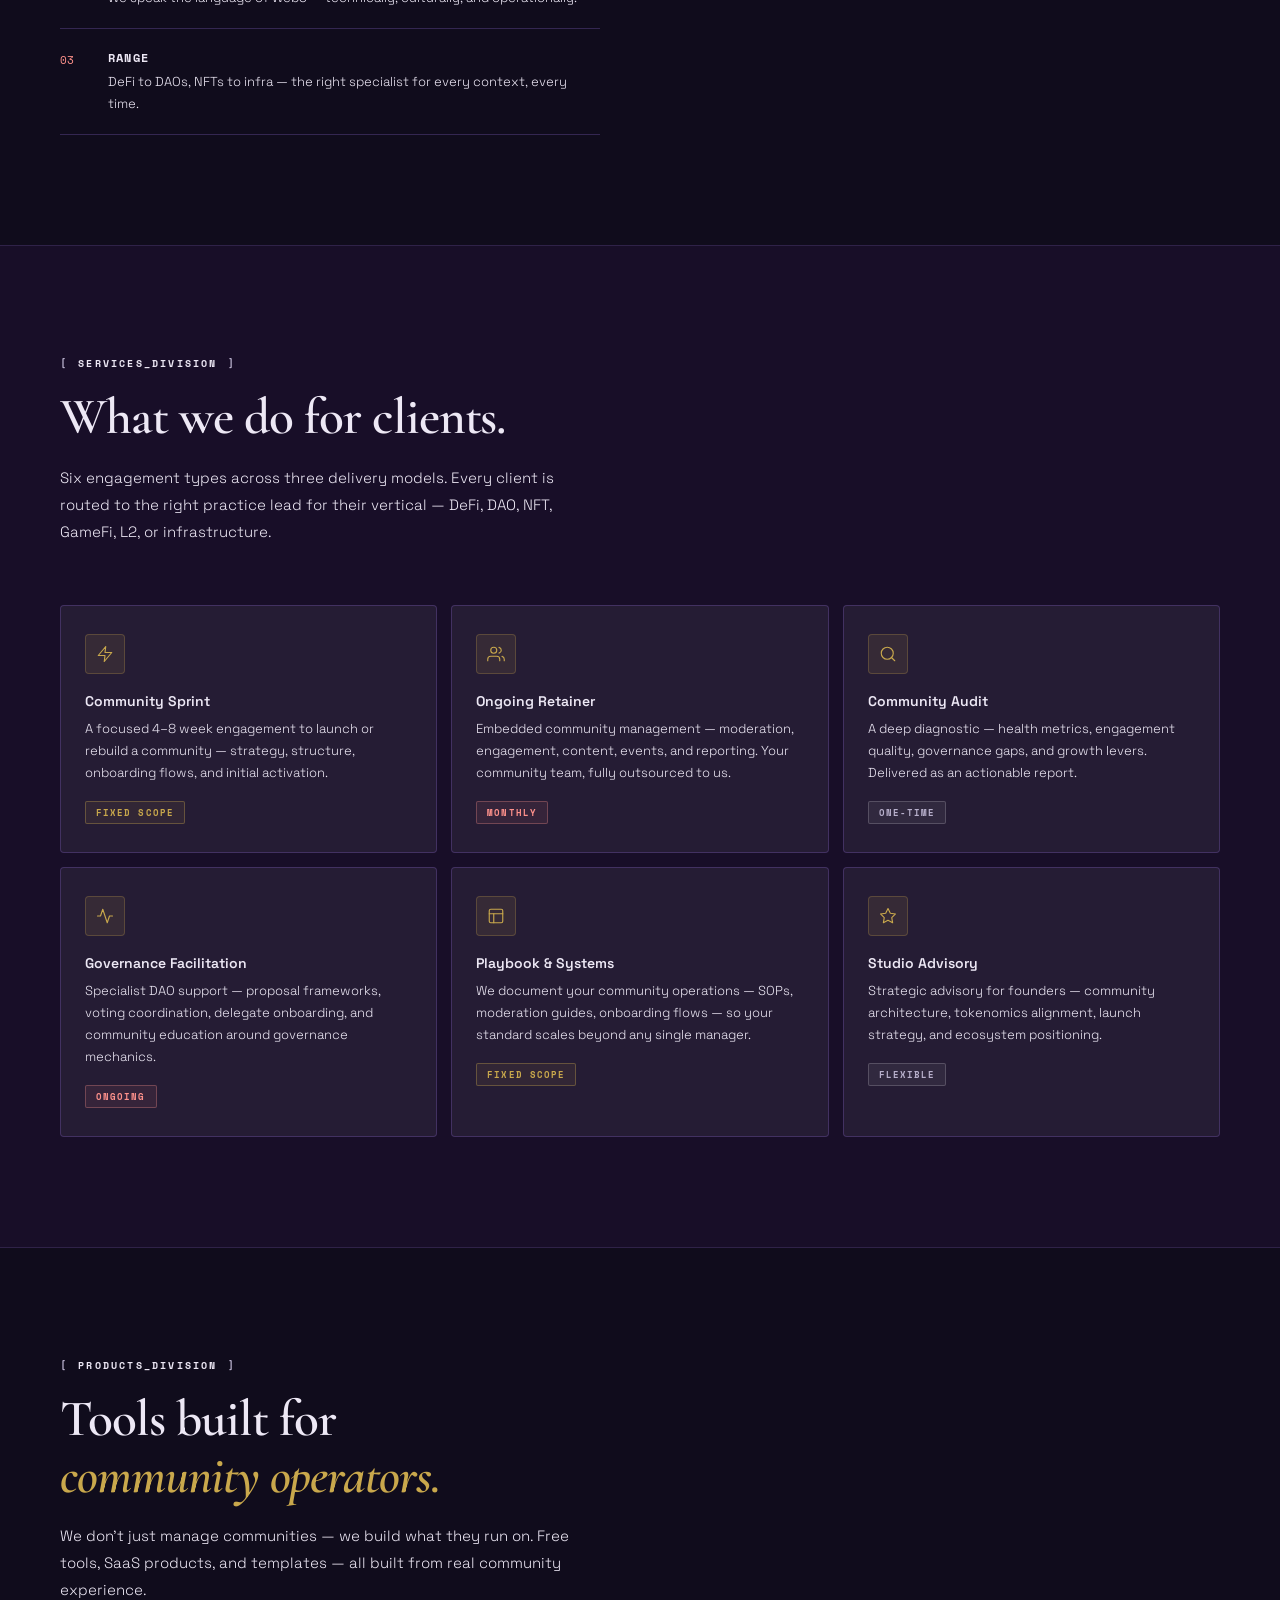
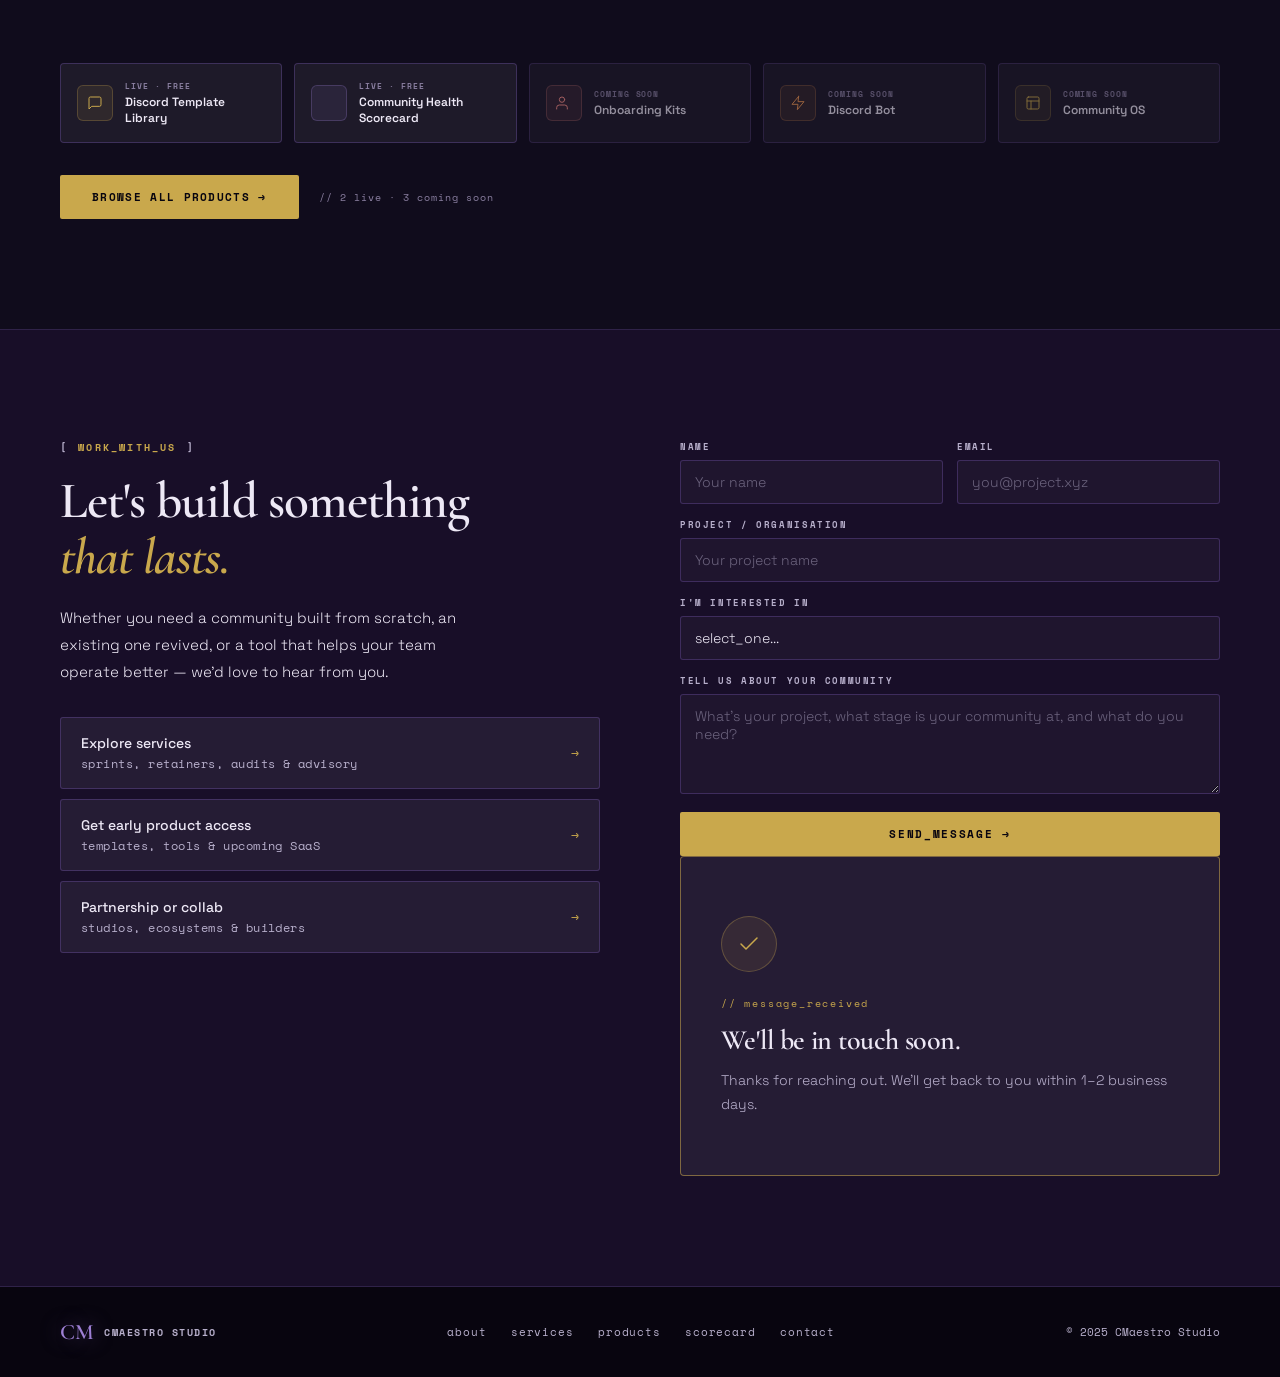
==== commit 276d3a52: "Add files via upload" ====
--- a/index.html
+++ b/index.html
@@ -318,7 +318,7 @@
             </div>
           </div>
           <div class="contact-right reveal reveal-delay-2">
-            <form class="contact-form" name="contact" method="POST" data-netlify="true" netlify-honeypot="bot-field" action="/thankyou.html">
+            <form class="contact-form" id="contact-form" name="contact" data-netlify="true" netlify-honeypot="bot-field">
               <input type="hidden" name="form-name" value="contact">
               <input type="hidden" name="bot-field">
               <div class="form-row">
@@ -351,6 +351,16 @@
               </div>
               <button type="submit" class="form-submit">send_message →</button>
             </form>
+            <div class="form-success" id="form-success" hidden>
+              <div class="form-success-icon">
+                <svg viewBox="0 0 24 24" fill="none" stroke="currentColor" stroke-width="1.5" stroke-linecap="round" stroke-linejoin="round">
+                  <polyline points="20 6 9 17 4 12"/>
+                </svg>
+              </div>
+              <p class="form-success-eyebrow">// message_received</p>
+              <h3 class="form-success-title">We'll be in touch soon.</h3>
+              <p class="form-success-body">Thanks for reaching out. We'll get back to you within 1–2 business days.</p>
+            </div>
           </div>
         </div>
       </div>
--- a/styles.css
+++ b/styles.css
@@ -0,0 +1,1491 @@
+@import url('https://fonts.googleapis.com/css2?family=Cormorant+Garamond:ital,wght@0,300;0,400;0,600;0,700;1,300;1,400&family=Space+Grotesk:wght@300;400;500;600;700&family=Space+Mono:wght@400;700&display=swap');
+
+*, *::before, *::after {
+  box-sizing: border-box;
+  margin: 0;
+  padding: 0;
+}
+
+:root {
+  --primary:     #392668;
+  --primary-bright: #4D3580;
+  --primary-dim: #251840;
+  --primary-glow: rgba(57,38,104,0.35);
+  --primary-trace: rgba(57,38,104,0.15);
+  --ink:         #08050F;
+  --ink-2:       #100C1C;
+  --ink-3:       #180E28;
+  --surface:     #120D1E;
+  --card:        rgba(255,255,255,0.06);
+  --card-hover:  rgba(255,255,255,0.10);
+  --border:      rgba(120,90,180,0.35);
+  --border-hi:   rgba(201,168,76,0.55);
+  --text-1:      #EDE8F5;
+  --text-2:      #B8B0CC;
+  --text-3:      #8A7FA0;
+  --gold:        #C9A84C;
+  --gold-bright: #F0C84A;
+  --font-serif:  'Cormorant Garamond', serif;
+  --font-sans:   'Space Grotesk', sans-serif;
+  --font-mono:   'Space Mono', monospace;
+  --peach:       #FF928C;
+  --orange:      #ef9854;
+  --peach-trace: rgba(255,146,140,0.1);
+  --peach-glow:  rgba(255,146,140,0.2);
+}
+
+html {
+  scroll-behavior: smooth;
+}
+
+body {
+  font-family: var(--font-sans);
+  background: var(--ink);
+  color: var(--text-1);
+  overflow-x: hidden;
+  cursor: none;
+}
+
+/* ── CURSOR ── */
+.cursor {
+  position: fixed;
+  width: 10px;
+  height: 10px;
+  background: var(--gold);
+  border-radius: 50%;
+  pointer-events: none;
+  z-index: 9999;
+  transform: translate(-50%,-50%);
+  transition: width 0.2s, height 0.2s, background 0.2s;
+  mix-blend-mode: difference;
+}
+.cursor-ring {
+  position: fixed;
+  width: 38px;
+  height: 38px;
+  border: 1px solid rgba(201,168,76,0.45);
+  border-radius: 50%;
+  pointer-events: none;
+  z-index: 9998;
+  transform: translate(-50%,-50%);
+  transition: width 0.25s, height 0.25s, border-color 0.25s;
+}
+
+/* ── CANVAS ── */
+#particle-canvas {
+  position: fixed;
+  inset: 0;
+  z-index: 0;
+  pointer-events: none;
+  opacity: 0.6;
+}
+
+/* ── NOISE & SCANLINES ── */
+body::before {
+  content: '';
+  position: fixed;
+  inset: 0;
+  z-index: 1;
+  pointer-events: none;
+  background-image: url("data:image/svg+xml,%3Csvg viewBox='0 0 200 200' xmlns='http://www.w3.org/2000/svg'%3E%3Cfilter id='n'%3E%3CfeTurbulence type='fractalNoise' baseFrequency='0.85' numOctaves='4' stitchTiles='stitch'/%3E%3C/filter%3E%3Crect width='100%25' height='100%25' filter='url(%23n)' opacity='0.045'/%3E%3C/svg%3E");
+  opacity: 0.32;
+}
+body::after {
+  content: '';
+  position: fixed;
+  inset: 0;
+  z-index: 2;
+  pointer-events: none;
+  background: repeating-linear-gradient(0deg,transparent,transparent 2px,rgba(57,38,104,0.04) 2px,rgba(57,38,104,0.04) 4px);
+}
+
+/* ── LAYOUT ── */
+.page-wrap {
+  position: relative;
+  z-index: 3;
+}
+section {
+  padding: 110px 60px;
+  position: relative;
+}
+.inner {
+  max-width: 1200px;
+  margin: 0 auto;
+}
+.section-rule {
+  width: 100%;
+  height: 1px;
+  background: var(--border);
+}
+
+/* ── NAV ── */
+nav {
+  position: fixed;
+  top: 0;
+  left: 0;
+  right: 0;
+  z-index: 200;
+  display: flex;
+  align-items: center;
+  justify-content: space-between;
+  padding: 0 60px;
+  height: 72px;
+  background: rgba(8,5,15,0.85);
+  backdrop-filter: blur(20px) saturate(1.3);
+  border-bottom: 1px solid var(--border);
+}
+.nav-logo {
+  display: flex;
+  align-items: center;
+  gap: 14px;
+  text-decoration: none;
+}
+.nav-mark {
+  font-family: var(--font-serif);
+  font-size: 30px;
+  font-weight: 600;
+  color: #9D7FD4;
+  line-height: 1;
+  text-shadow: 0 0 32px rgba(157,127,212,0.5);
+}
+.nav-name {
+  font-size: 11px;
+  font-weight: 600;
+  letter-spacing: 0.18em;
+  text-transform: uppercase;
+  color: var(--text-2);
+}
+.nav-links {
+  display: flex;
+  align-items: center;
+  gap: 40px;
+  list-style: none;
+}
+.nav-links a {
+  font-size: 11px;
+  font-weight: 500;
+  letter-spacing: 0.1em;
+  text-transform: uppercase;
+  color: var(--text-2);
+  text-decoration: none;
+  position: relative;
+  transition: color 0.2s;
+}
+.nav-links a::after {
+  content: '';
+  position: absolute;
+  bottom: -4px;
+  left: 0;
+  right: 0;
+  height: 1px;
+  background: var(--gold);
+  transform: scaleX(0);
+  transform-origin: left;
+  transition: transform 0.25s ease;
+}
+.nav-links a:hover {
+  color: var(--gold);
+}
+.nav-links a:hover::after {
+  transform: scaleX(1);
+}
+.nav-cta {
+  padding: 9px 22px !important;
+  background: transparent !important;
+  color: var(--gold) !important;
+  border: 1px solid var(--border-hi) !important;
+  border-radius: 2px !important;
+  font-family: var(--font-mono) !important;
+  font-size: 10px !important;
+  letter-spacing: 0.12em !important;
+  transition: background 0.2s, box-shadow 0.2s !important;
+}
+.nav-cta:hover {
+  background: var(--primary-trace) !important;
+  box-shadow: 0 0 20px var(--primary-glow) !important;
+}
+.nav-cta::after {
+  display: none !important;
+}
+.nav-hamburger {
+  display: none;
+  cursor: pointer;
+  flex-direction: column;
+  gap: 5px;
+}
+.nav-hamburger span {
+  width: 22px;
+  height: 1px;
+  background: var(--text-2);
+  transition: all 0.3s;
+}
+
+/* ── HERO ── */
+#hero {
+  min-height: 100vh;
+  display: flex;
+  flex-direction: column;
+  justify-content: center;
+  padding: 140px 60px 100px;
+  overflow: hidden;
+}
+.hero-grid {
+  display: grid;
+  grid-template-columns: 1.1fr 0.9fr;
+  gap: 80px;
+  align-items: center;
+  max-width: 1200px;
+  margin: 0 auto;
+  width: 100%;
+}
+.hero-eyebrow {
+  display: flex;
+  align-items: center;
+  gap: 12px;
+  margin-bottom: 28px;
+  font-family: var(--font-mono);
+  font-size: 11px;
+  letter-spacing: 0.2em;
+  color: var(--peach);
+}
+.hero-eyebrow-tag {
+  padding: 3px 10px;
+  background: var(--primary-trace);
+  border: 1px solid var(--border);
+  border-radius: 2px;
+}
+.hero-eyebrow-dot {
+  width: 6px;
+  height: 6px;
+  background: #FF928C;
+  border-radius: 50%;
+  box-shadow: 0 0 8px rgba(255,146,140,0.6);
+  animation: blink 1.8s step-end infinite;
+}
+@keyframes blink {
+  0%,100% {
+    opacity:1} 50% {
+      opacity:0};
+}
+
+h1 {
+  font-family: var(--font-serif);
+  font-size: clamp(48px, 5.5vw, 82px);
+  font-weight: 600;
+  line-height: 1.04;
+  color: var(--text-1);
+  margin-bottom: 28px;
+  letter-spacing: -0.02em;
+}
+h1 em {
+  font-style: italic;
+  color: var(--gold);
+  text-shadow: 0 0 40px rgba(201,168,76,0.3);
+}
+
+.hero-body {
+  font-size: 16px;
+  color: var(--text-1);
+  line-height: 1.8;
+  max-width: 460px;
+  margin-bottom: 44px;
+  font-weight: 300;
+}
+.hero-actions {
+  display: flex;
+  gap: 16px;
+  align-items: center;
+  flex-wrap: wrap;
+}
+
+.btn-primary {
+  padding: 14px 32px;
+  background: var(--gold);
+  color: var(--ink);
+  font-family: var(--font-mono);
+  font-size: 11px;
+  font-weight: 700;
+  letter-spacing: 0.12em;
+  text-transform: uppercase;
+  text-decoration: none;
+  border-radius: 2px;
+  border: none;
+  cursor: none;
+  transition: box-shadow 0.25s, transform 0.15s, background 0.2s;
+  display: inline-block;
+  position: relative;
+  overflow: hidden;
+}
+.btn-primary::before {
+  content: '';
+  position: absolute;
+  inset: 0;
+  background: linear-gradient(90deg,transparent,rgba(255,255,255,0.18),transparent);
+  transform: translateX(-100%);
+  transition: transform 0.5s ease;
+}
+.btn-primary:hover {
+  background: var(--gold-bright);
+  box-shadow: 0 0 32px rgba(201,168,76,0.5);
+  transform: translateY(-2px);
+}
+.btn-primary:hover::before {
+  transform: translateX(100%);
+}
+
+.btn-secondary {
+  padding: 13px 28px;
+  background: transparent;
+  color: var(--text-1);
+  font-family: var(--font-mono);
+  font-size: 11px;
+  letter-spacing: 0.12em;
+  text-transform: uppercase;
+  text-decoration: none;
+  border-radius: 2px;
+  border: 1px solid rgba(255,255,255,0.12);
+  cursor: none;
+  transition: border-color 0.2s, color 0.2s, transform 0.15s;
+  display: inline-block;
+}
+.btn-secondary:hover {
+  border-color: var(--border-hi);
+  color: var(--gold);
+  transform: translateY(-2px);
+}
+
+.hero-right {
+  display: flex;
+  flex-direction: column;
+  gap: 14px;
+}
+.hero-card {
+  padding: 24px 26px;
+  border-radius: 4px;
+  border: 1px solid var(--border);
+  background: var(--card);
+  backdrop-filter: blur(8px);
+  transition: border-color 0.25s, background 0.25s, transform 0.25s, box-shadow 0.25s;
+  position: relative;
+  overflow: hidden;
+}
+.hero-card::before {
+  content: '';
+  position: absolute;
+  top: 0;
+  left: 0;
+  right: 0;
+  height: 1px;
+  background: linear-gradient(90deg,transparent,var(--peach),transparent);
+  opacity: 0;
+  transition: opacity 0.3s;
+}
+.hero-card:hover {
+  border-color: var(--border-hi);
+  background: var(--card-hover);
+  transform: translateX(5px);
+  box-shadow: -4px 0 24px var(--primary-glow);
+}
+.hero-card:hover::before {
+  opacity: 1;
+}
+.hero-card-label {
+  font-family: var(--font-mono);
+  font-size: 9px;
+  font-weight: 700;
+  letter-spacing: 0.2em;
+  text-transform: uppercase;
+  margin-bottom: 8px;
+  display: flex;
+  align-items: center;
+  gap: 8px;
+}
+.hero-card-label::before {
+  content: '//';
+  color: var(--text-2);
+}
+.hero-card.services .hero-card-label {
+  color: #FF928C;
+}
+.hero-card.products .hero-card-label {
+  color: var(--gold);
+}
+.hero-card h3 {
+  font-size: 15px;
+  font-weight: 600;
+  color: var(--text-1);
+  margin-bottom: 6px;
+  letter-spacing: -0.01em;
+}
+.hero-card p {
+  font-size: 13px;
+  color: var(--text-1);
+  line-height: 1.65;
+  font-weight: 300;
+}
+
+.hero-stats {
+  display: grid;
+  grid-template-columns: repeat(3,1fr);
+  border: 1px solid var(--border);
+  border-radius: 4px;
+  overflow: hidden;
+  background: var(--card);
+}
+.hero-stat {
+  padding: 18px 14px;
+  text-align: center;
+  border-right: 1px solid var(--border);
+  transition: background 0.2s;
+}
+.hero-stat:last-child {
+  border-right: none;
+}
+.hero-stat:hover {
+  background: var(--card-hover);
+}
+.hero-stat-num {
+  font-family: var(--font-serif);
+  font-size: 30px;
+  font-weight: 600;
+  color: var(--gold);
+  line-height: 1;
+  margin-bottom: 4px;
+  text-shadow: 0 0 16px rgba(201,168,76,0.5);
+}
+.hero-stat-label {
+  font-size: 10px;
+  color: var(--text-2);
+  letter-spacing: 0.08em;
+  font-family: var(--font-mono);
+}
+
+/* ── SECTION EYEBROW ── */
+.section-eyebrow {
+  display: flex;
+  align-items: center;
+  gap: 10px;
+  margin-bottom: 18px;
+  font-family: var(--font-mono);
+  font-size: 10px;
+  font-weight: 700;
+  letter-spacing: 0.22em;
+  text-transform: uppercase;
+}
+.section-eyebrow-bracket {
+  color: var(--text-2);
+}
+.eyebrow-gold .section-eyebrow-text {
+  color: var(--gold);
+}
+.eyebrow-teal .section-eyebrow-text {
+  color: #FF928C;
+}
+.eyebrow-blue .section-eyebrow-text {
+  color: #ef9854;
+}
+
+h2 {
+  font-family: var(--font-serif);
+  font-size: clamp(36px,4vw,60px);
+  font-weight: 600;
+  line-height: 1.1;
+  color: var(--text-1);
+  margin-bottom: 18px;
+  letter-spacing: -0.02em;
+}
+h2 em {
+  font-style: italic;
+  color: var(--gold);
+}
+.section-lead {
+  font-size: 15px;
+  color: var(--text-1);
+  line-height: 1.8;
+  max-width: 520px;
+  margin-bottom: 60px;
+  font-weight: 300;
+}
+
+/* ── ABOUT ── */
+#about {
+  background: var(--ink-2);
+}
+.about-grid {
+  display: grid;
+  grid-template-columns: 1fr 1fr;
+  gap: 80px;
+  align-items: start;
+}
+.about-body {
+  font-size: 15px;
+  color: var(--text-1);
+  line-height: 1.9;
+  margin-bottom: 32px;
+  font-weight: 300;
+}
+.about-body strong {
+  color: var(--gold);
+  font-weight: 500;
+}
+.about-pillars {
+  display: flex;
+  flex-direction: column;
+}
+.about-pillar {
+  display: flex;
+  gap: 20px;
+  padding: 20px 0;
+  border-bottom: 1px solid var(--border);
+  align-items: flex-start;
+  transition: padding-left 0.2s;
+}
+.about-pillar:first-child {
+  border-top: 1px solid var(--border);
+}
+.about-pillar:hover {
+  padding-left: 8px;
+}
+.pillar-num {
+  font-family: var(--font-mono);
+  font-size: 11px;
+  color: var(--peach);
+  min-width: 28px;
+  padding-top: 3px;
+}
+.pillar-text h4 {
+  font-size: 12px;
+  font-weight: 600;
+  letter-spacing: 0.1em;
+  text-transform: uppercase;
+  color: var(--text-1);
+  margin-bottom: 5px;
+  font-family: var(--font-mono);
+}
+.pillar-text p {
+  font-size: 13px;
+  color: var(--text-1);
+  line-height: 1.65;
+  font-weight: 300;
+}
+
+.about-quote {
+  padding: 36px;
+  border: 1px solid var(--border);
+  border-radius: 4px;
+  background: var(--card);
+  position: relative;
+  overflow: hidden;
+}
+.about-quote::before {
+  content: '';
+  position: absolute;
+  top: 0;
+  left: 0;
+  width: 3px;
+  height: 100%;
+  background: linear-gradient(180deg, var(--peach) 0%, transparent 100%);
+}
+.about-quote blockquote {
+  font-family: var(--font-serif);
+  font-size: 20px;
+  font-style: italic;
+  color: var(--text-1);
+  line-height: 1.75;
+  margin-bottom: 20px;
+}
+.about-quote blockquote span {
+  color: var(--gold);
+  font-style: normal;
+}
+.about-quote-attr {
+  font-family: var(--font-mono);
+  font-size: 11px;
+  color: var(--text-2);
+  letter-spacing: 0.12em;
+}
+.about-edge {
+  display: flex;
+  flex-direction: column;
+  gap: 10px;
+  margin-top: 28px;
+}
+.edge-item {
+  display: flex;
+  align-items: flex-start;
+  gap: 12px;
+  padding: 13px 16px;
+  background: var(--card);
+  border: 1px solid var(--border);
+  border-radius: 3px;
+  transition: border-color 0.2s, background 0.2s, transform 0.2s;
+}
+.edge-item:hover {
+  border-color: var(--border-hi);
+  background: var(--card-hover);
+  transform: translateX(5px);
+}
+.edge-arrow {
+  color: var(--gold);
+  font-family: var(--font-mono);
+  font-size: 12px;
+  flex-shrink: 0;
+  margin-top: 1px;
+}
+.edge-item span {
+  font-size: 13px;
+  color: var(--text-1);
+  line-height: 1.55;
+  font-weight: 300;
+}
+
+/* ── SERVICES ── */
+#services {
+  background: var(--ink-3);
+}
+.services-grid {
+  display: grid;
+  grid-template-columns: repeat(3,1fr);
+  gap: 14px;
+}
+.service-card {
+  padding: 28px 24px;
+  background: var(--card);
+  border: 1px solid var(--border);
+  border-radius: 4px;
+  transition: border-color 0.25s, background 0.25s, transform 0.25s, box-shadow 0.25s;
+  position: relative;
+  overflow: hidden;
+}
+.service-card::after {
+  content: '';
+  position: absolute;
+  bottom: 0;
+  left: 0;
+  right: 0;
+  height: 2px;
+  background: linear-gradient(90deg, var(--gold), transparent);
+  transform: scaleX(0);
+  transform-origin: left;
+  transition: transform 0.35s ease;
+}
+.service-card:hover {
+  border-color: var(--border-hi);
+  background: var(--card-hover);
+  transform: translateY(-5px);
+  box-shadow: 0 16px 48px rgba(0,0,0,0.5), 0 0 0 1px var(--border-hi);
+}
+.service-card:hover::after {
+  transform: scaleX(1);
+}
+.service-icon {
+  width: 40px;
+  height: 40px;
+  background: rgba(201,168,76,0.1);
+  border: 1px solid rgba(201,168,76,0.25);
+  border-radius: 4px;
+  display: flex;
+  align-items: center;
+  justify-content: center;
+  margin-bottom: 18px;
+}
+.service-icon svg {
+  width: 18px;
+  height: 18px;
+  stroke: var(--gold);
+  fill: none;
+  stroke-width: 1.5;
+  stroke-linecap: round;
+  stroke-linejoin: round;
+}
+.service-card h3 {
+  font-size: 14px;
+  font-weight: 600;
+  color: var(--text-1);
+  margin-bottom: 8px;
+}
+.service-card p {
+  font-size: 13px;
+  color: var(--text-1);
+  line-height: 1.7;
+  margin-bottom: 16px;
+  font-weight: 300;
+}
+.service-badge {
+  display: inline-flex;
+  align-items: center;
+  gap: 6px;
+  padding: 4px 10px;
+  font-family: var(--font-mono);
+  font-size: 9px;
+  font-weight: 700;
+  letter-spacing: 0.12em;
+  text-transform: uppercase;
+  border-radius: 2px;
+  border: 1px solid;
+}
+.badge-sprint {
+  border-color: rgba(201,168,76,0.35);
+  color: var(--gold);
+  background: rgba(201,168,76,0.08);
+}
+.badge-retainer {
+  border-color: rgba(255,146,140,0.3);
+  color: #FF928C;
+  background: rgba(255,146,140,0.08);
+}
+.badge-audit {
+  border-color: rgba(255,255,255,0.18);
+  color: var(--text-2);
+  background: rgba(255,255,255,0.06);
+}
+
+/* ── PRODUCTS ── */
+#products {
+  background: var(--ink-2);
+}
+.products-top {
+  display: grid;
+  grid-template-columns: 1fr 1fr;
+  gap: 60px;
+  align-items: start;
+  margin-bottom: 56px;
+}
+.products-top .section-lead {
+  margin-bottom: 0;
+}
+.product-live {
+  padding: 24px 26px;
+  background: var(--card);
+  border: 1px solid rgba(57,38,104,0.5);
+  border-radius: 4px;
+  display: flex;
+  gap: 16px;
+  align-items: flex-start;
+  position: relative;
+  overflow: hidden;
+  transition: border-color 0.2s, box-shadow 0.2s;
+}
+.product-live:hover {
+  border-color: rgba(201,168,76,0.5);
+  box-shadow: 0 0 28px rgba(57,38,104,0.2);
+}
+.product-live::before {
+  content: '';
+  position: absolute;
+  top: 0;
+  left: 0;
+  right: 0;
+  height: 1px;
+  background: linear-gradient(90deg,transparent,var(--peach),transparent);
+}
+.product-icon-box {
+  width: 44px;
+  height: 44px;
+  background: rgba(57,38,104,0.25);
+  border: 1px solid rgba(57,38,104,0.4);
+  border-radius: 6px;
+  display: flex;
+  align-items: center;
+  justify-content: center;
+  flex-shrink: 0;
+}
+.product-icon-box svg {
+  width: 20px;
+  height: 20px;
+  stroke: #C9A84C;
+  fill: none;
+  stroke-width: 1.5;
+  stroke-linecap: round;
+}
+.product-live-label {
+  font-family: var(--font-mono);
+  font-size: 9px;
+  font-weight: 700;
+  letter-spacing: 0.18em;
+  text-transform: uppercase;
+  color: var(--gold);
+  margin-bottom: 5px;
+}
+.product-live h4 {
+  font-size: 14px;
+  font-weight: 600;
+  color: var(--text-1);
+  margin-bottom: 6px;
+}
+.product-live p {
+  font-size: 13px;
+  color: var(--text-1);
+  line-height: 1.65;
+  font-weight: 300;
+}
+.live-dot {
+  display: inline-flex;
+  align-items: center;
+  gap: 6px;
+  margin-top: 12px;
+  font-family: var(--font-mono);
+  font-size: 9px;
+  font-weight: 700;
+  letter-spacing: 0.15em;
+  text-transform: uppercase;
+  color: #FF928C;
+}
+.live-dot::before {
+  content: '';
+  width: 6px;
+  height: 6px;
+  background: #FF928C;
+  border-radius: 50%;
+  box-shadow: 0 0 8px rgba(255,146,140,0.6);
+  animation: pulse 2s ease-in-out infinite;
+}
+@keyframes pulse {
+  0%,100% {
+    opacity:1;
+  transform:scale(1)} 50% {
+    opacity:0.5;
+  transform:scale(0.8)};
+}
+
+.products-roadmap {
+  display: grid;
+  grid-template-columns: repeat(3,1fr);
+  border: 1px solid var(--border);
+  border-radius: 4px;
+  overflow: hidden;
+  background: var(--card);
+}
+.roadmap-col {
+  padding: 24px 22px;
+  border-right: 1px solid var(--border);
+}
+.roadmap-col:last-child {
+  border-right: none;
+}
+.roadmap-phase {
+  font-family: var(--font-mono);
+  font-size: 9px;
+  font-weight: 700;
+  letter-spacing: 0.18em;
+  text-transform: uppercase;
+  margin-bottom: 16px;
+  padding-bottom: 12px;
+  border-bottom: 1px solid var(--border);
+}
+.roadmap-col:nth-child(1) .roadmap-phase {
+  color: var(--gold);
+}
+.roadmap-col:nth-child(2) .roadmap-phase {
+  color: #ef9854;
+}
+.roadmap-col:nth-child(3) .roadmap-phase {
+  color: #FF928C;
+}
+.roadmap-item {
+  display: flex;
+  gap: 10px;
+  align-items: flex-start;
+  padding: 8px 0;
+  border-bottom: 1px solid rgba(255,255,255,0.04);
+  font-size: 13px;
+  color: var(--text-1);
+  line-height: 1.5;
+  font-weight: 300;
+  transition: color 0.2s;
+}
+.roadmap-item:hover {
+  color: var(--text-1);
+}
+.roadmap-item:last-child {
+  border-bottom: none;
+}
+.rdot {
+  width: 5px;
+  height: 5px;
+  border-radius: 50%;
+  margin-top: 6px;
+  flex-shrink: 0;
+}
+.rdot-now {
+  background: var(--gold);
+  box-shadow: 0 0 6px rgba(201,168,76,0.6);
+}
+.rdot-next {
+  background: #ef9854;
+  box-shadow: 0 0 6px rgba(239,152,84,0.5);
+}
+.rdot-later {
+  background: #FF928C;
+  box-shadow: 0 0 6px rgba(255,146,140,0.5);
+}
+.roadmap-sub {
+  display: block;
+  font-size: 11px;
+  color: var(--text-2);
+  margin-top: 2px;
+  font-family: var(--font-mono);
+}
+
+/* ── CONTACT ── */
+#contact {
+  background: var(--ink-3);
+}
+.contact-inner {
+  display: grid;
+  grid-template-columns: 1fr 1fr;
+  gap: 80px;
+  align-items: start;
+}
+.contact-lead {
+  font-size: 15px;
+  color: var(--text-1);
+  line-height: 1.8;
+  margin-bottom: 32px;
+  max-width: 420px;
+  font-weight: 300;
+}
+.contact-options {
+  display: flex;
+  flex-direction: column;
+  gap: 10px;
+}
+.contact-option {
+  display: flex;
+  align-items: center;
+  justify-content: space-between;
+  gap: 12px;
+  padding: 16px 20px;
+  border: 1px solid var(--border);
+  border-radius: 3px;
+  cursor: none;
+  background: var(--card);
+  width: 100%;
+  font-family: var(--font-sans);
+  text-align: left;
+  transition: border-color 0.2s, background 0.2s, transform 0.2s;
+}
+.contact-option:hover {
+  border-color: var(--border-hi);
+  background: var(--card-hover);
+  transform: translateX(5px);
+}
+.contact-option-left h4 {
+  font-size: 14px;
+  font-weight: 500;
+  color: var(--text-1);
+  margin-bottom: 3px;
+}
+.contact-option-left p {
+  font-size: 12px;
+  color: var(--text-2);
+  font-family: var(--font-mono);
+  letter-spacing: 0.04em;
+}
+.contact-arrow {
+  color: var(--gold);
+  font-family: var(--font-mono);
+  flex-shrink: 0;
+  transition: transform 0.2s;
+}
+.contact-option:hover .contact-arrow {
+  transform: translateX(4px);
+}
+.contact-form {
+  display: flex;
+  flex-direction: column;
+  gap: 14px;
+}
+.form-row {
+  display: grid;
+  grid-template-columns: 1fr 1fr;
+  gap: 14px;
+}
+.form-group {
+  display: flex;
+  flex-direction: column;
+  gap: 7px;
+}
+.form-group label {
+  font-family: var(--font-mono);
+  font-size: 9px;
+  font-weight: 700;
+  letter-spacing: 0.18em;
+  text-transform: uppercase;
+  color: var(--text-2);
+}
+.form-group input, .form-group select, .form-group textarea {
+  padding: 12px 14px;
+  background: rgba(255,255,255,0.03);
+  border: 1px solid var(--border);
+  border-radius: 3px;
+  font-family: var(--font-sans);
+  font-size: 14px;
+  font-weight: 300;
+  color: var(--text-1);
+  outline: none;
+  transition: border-color 0.2s, box-shadow 0.2s;
+  width: 100%;
+}
+.form-group input::placeholder, .form-group textarea::placeholder {
+  color: var(--text-2);
+  opacity: 0.5;
+}
+.form-group input:focus, .form-group select:focus, .form-group textarea:focus {
+  border-color: var(--border-hi);
+  box-shadow: 0 0 0 3px var(--primary-trace);
+}
+.form-group select {
+  appearance: none;
+  cursor: none;
+}
+.form-group select option {
+  background: var(--ink-3);
+  color: var(--text-1);
+}
+.form-group textarea {
+  resize: vertical;
+  min-height: 100px;
+}
+.form-submit {
+  padding: 14px 24px;
+  background: var(--gold);
+  color: var(--ink);
+  font-family: var(--font-mono);
+  font-size: 11px;
+  font-weight: 700;
+  letter-spacing: 0.15em;
+  text-transform: uppercase;
+  border: none;
+  border-radius: 2px;
+  cursor: none;
+  width: 100%;
+  margin-top: 4px;
+  transition: box-shadow 0.25s, transform 0.15s, background 0.2s;
+  position: relative;
+  overflow: hidden;
+}
+.form-submit::before {
+  content: '';
+  position: absolute;
+  inset: 0;
+  background: linear-gradient(90deg,transparent,rgba(255,255,255,0.18),transparent);
+  transform: translateX(-100%);
+  transition: transform 0.5s;
+}
+.form-submit:hover {
+  background: var(--primary-bright);
+  box-shadow: 0 0 32px rgba(201,168,76,0.4);
+  transform: translateY(-1px);
+}
+.form-submit:hover::before {
+  transform: translateX(100%);
+}
+
+/* ── FOOTER ── */
+footer {
+  padding: 32px 60px;
+  background: var(--ink);
+  border-top: 1px solid var(--border);
+  display: flex;
+  align-items: center;
+  justify-content: space-between;
+  flex-wrap: wrap;
+  gap: 16px;
+}
+.footer-logo {
+  display: flex;
+  align-items: center;
+  gap: 10px;
+}
+.footer-mark {
+  font-family: var(--font-serif);
+  font-size: 22px;
+  font-weight: 600;
+  color: #9D7FD4;
+  text-shadow: 0 0 20px rgba(157,127,212,0.5);
+}
+.footer-name {
+  font-family: var(--font-mono);
+  font-size: 10px;
+  font-weight: 700;
+  letter-spacing: 0.15em;
+  text-transform: uppercase;
+  color: var(--text-2);
+}
+.footer-copy {
+  font-family: var(--font-mono);
+  font-size: 11px;
+  color: var(--text-2);
+}
+.footer-links {
+  display: flex;
+  gap: 24px;
+}
+.footer-links a {
+  font-family: var(--font-mono);
+  font-size: 11px;
+  color: var(--text-2);
+  text-decoration: none;
+  letter-spacing: 0.08em;
+  transition: color 0.2s;
+}
+.footer-links a:hover {
+  color: var(--gold);
+}
+
+/* ── GLITCH ── */
+.glitch {
+  position: relative;
+  display: inline-block;
+}
+.glitch::before, .glitch::after {
+  content: attr(data-text);
+  position: absolute;
+  top: 0;
+  left: 0;
+  font-family: inherit;
+  font-size: inherit;
+  font-weight: inherit;
+  color: var(--gold);
+}
+.glitch::before {
+  color: var(--peach);
+  clip-path: polygon(0 20%,100% 20%,100% 40%,0 40%);
+  opacity: 0;
+  animation: glitch-1 5s infinite;
+}
+.glitch::after {
+  color: var(--peach);
+  clip-path: polygon(0 60%,100% 60%,100% 80%,0 80%);
+  opacity: 0;
+  animation: glitch-2 5s infinite;
+}
+@keyframes glitch-1 {
+  0%,88%,100% {
+    opacity:0;
+  transform:translateX(0)} 89% {
+    opacity:.7;
+  transform:translateX(-3px)} 91% {
+    opacity:0} 93% {
+      opacity:.5;
+  transform:translateX(2px)} 95% {
+    opacity:0};
+}
+@keyframes glitch-2 {
+  0%,88%,100% {
+    opacity:0;
+  transform:translateX(0)} 90% {
+    opacity:.6;
+  transform:translateX(3px)} 92% {
+    opacity:0} 94% {
+      opacity:.4;
+  transform:translateX(-2px)} 96% {
+    opacity:0};
+}
+
+/* ── REVEAL ── */
+.reveal {
+  opacity: 0;
+  transform: translateY(28px);
+  transition: opacity 0.7s ease, transform 0.7s ease;
+}
+.reveal.visible {
+  opacity: 1;
+  transform: translateY(0);
+}
+.reveal-delay-1 {
+  transition-delay: 0.1s;
+}
+.reveal-delay-2 {
+  transition-delay: 0.2s;
+}
+.reveal-delay-3 {
+  transition-delay: 0.3s;
+}
+.reveal-delay-4 {
+  transition-delay: 0.4s;
+}
+
+/* ── RESPONSIVE ── */
+@media (max-width: 960px) {
+  nav {
+    padding: 0 24px;
+  }
+  .nav-links {
+    display: none;
+  }
+  .nav-hamburger {
+    display: flex;
+  }
+  section {
+    padding: 80px 24px;
+  }
+  #hero {
+    padding: 120px 24px 80px;
+  }
+  .hero-grid, .about-grid, .products-top, .contact-inner {
+    grid-template-columns: 1fr;
+    gap: 40px;
+  }
+  .services-grid, .products-roadmap {
+    grid-template-columns: 1fr;
+  }
+  .roadmap-col {
+    border-right: none;
+    border-bottom: 1px solid var(--border);
+  }
+  .roadmap-col:last-child {
+    border-bottom: none;
+  }
+  .form-row {
+    grid-template-columns: 1fr;
+  }
+  footer {
+    flex-direction: column;
+    align-items: flex-start;
+    padding: 28px 24px;
+  }
+  body {
+    cursor: auto;
+  }
+  .cursor, .cursor-ring {
+    display: none;
+  }
+}
+
+/* ── PRODUCTS SECTION LABELS ── */
+.products-live-heading {
+  font-family: var(--font-mono);
+  font-size: 9px;
+  font-weight: 700;
+  letter-spacing: 0.18em;
+  text-transform: uppercase;
+  color: var(--gold);
+  margin-bottom: 14px;
+}
+
+.products-roadmap-heading {
+  font-family: var(--font-mono);
+  font-size: 9px;
+  font-weight: 700;
+  letter-spacing: 0.18em;
+  text-transform: uppercase;
+  color: var(--gold);
+  margin-bottom: 16px;
+}
+
+.scorecard-link {
+  display: inline-block;
+  margin-top: 14px;
+  font-family: var(--font-mono);
+  font-size: 10px;
+  color: var(--gold);
+  letter-spacing: 0.1em;
+  text-decoration: none;
+  border-bottom: 1px solid rgba(201,168,76,0.3);
+  padding-bottom: 2px;
+  transition: border-color 0.2s, color 0.2s;
+}
+
+.scorecard-link:hover {
+  color: var(--gold-bright);
+  border-color: var(--gold);
+}
+
+/* ── PRODUCTS TEASER (homepage) ── */
+.products-teaser {
+  display: grid;
+  grid-template-columns: repeat(5, 1fr);
+  gap: 12px;
+  margin-bottom: 32px;
+}
+
+.teaser-card {
+  display: flex;
+  align-items: center;
+  gap: 12px;
+  padding: 16px;
+  background: var(--card);
+  border: 1px solid var(--border);
+  border-radius: 4px;
+  transition: border-color 0.2s, background 0.2s, transform 0.2s;
+}
+
+.teaser-card:hover {
+  border-color: var(--border-hi);
+  background: var(--card-hover);
+  transform: translateY(-3px);
+}
+
+.teaser-card--soon {
+  opacity: 0.6;
+}
+
+.teaser-card--soon:hover {
+  opacity: 1;
+}
+
+.teaser-card-icon {
+  width: 36px;
+  height: 36px;
+  background: rgba(201,168,76,0.1);
+  border: 1px solid rgba(201,168,76,0.25);
+  border-radius: 6px;
+  display: flex;
+  align-items: center;
+  justify-content: center;
+  flex-shrink: 0;
+}
+
+.teaser-card-icon svg {
+  width: 16px;
+  height: 16px;
+  fill: none;
+  stroke: var(--gold);
+  stroke-width: 1.5;
+  stroke-linecap: round;
+  stroke-linejoin: round;
+}
+
+.teaser-icon-purple {
+  background: rgba(157,127,212,0.1);
+  border-color: rgba(157,127,212,0.25);
+}
+
+.teaser-icon-purple svg {
+  stroke: var(--primary-lg);
+}
+
+.teaser-icon-peach {
+  background: rgba(255,146,140,0.1);
+  border-color: rgba(255,146,140,0.25);
+}
+
+.teaser-icon-peach svg {
+  stroke: var(--peach);
+}
+
+.teaser-icon-orange {
+  background: rgba(239,152,84,0.1);
+  border-color: rgba(239,152,84,0.25);
+}
+
+.teaser-icon-orange svg {
+  stroke: var(--orange);
+}
+
+.teaser-card-body {
+  min-width: 0;
+}
+
+.teaser-card-status {
+  font-family: var(--font-mono);
+  font-size: 8px;
+  font-weight: 700;
+  letter-spacing: 0.12em;
+  text-transform: uppercase;
+  color: var(--text-3);
+  margin-bottom: 3px;
+}
+
+.teaser-card-name {
+  font-size: 12px;
+  font-weight: 600;
+  color: var(--text-1);
+  line-height: 1.3;
+}
+
+.products-teaser-cta {
+  display: flex;
+  align-items: center;
+  gap: 20px;
+  flex-wrap: wrap;
+}
+
+.teaser-count {
+  font-family: var(--font-mono);
+  font-size: 10px;
+  color: var(--text-3);
+  letter-spacing: 0.1em;
+}
+
+@media (max-width: 960px) {
+  .products-teaser {
+    grid-template-columns: repeat(2, 1fr);
+  }
+}
+
+@media (max-width: 480px) {
+  .products-teaser {
+    grid-template-columns: 1fr;
+  }
+}
+
+/* ── FORM SUCCESS STATE ── */
+.form-success {
+  display: flex;
+  flex-direction: column;
+  align-items: flex-start;
+  justify-content: center;
+  padding: 48px 40px;
+  background: var(--card);
+  border: 1px solid var(--border-hi);
+  border-radius: 4px;
+  height: 100%;
+  min-height: 320px;
+  animation: fadeUp 0.4s ease forwards;
+}
+
+@keyframes fadeUp {
+  from {
+    opacity: 0;
+    transform: translateY(12px);
+  }
+  to {
+    opacity: 1;
+    transform: translateY(0);
+  }
+}
+
+.form-success-icon {
+  width: 56px;
+  height: 56px;
+  background: rgba(201,168,76,0.1);
+  border: 1px solid rgba(201,168,76,0.3);
+  border-radius: 50%;
+  display: flex;
+  align-items: center;
+  justify-content: center;
+  margin-bottom: 24px;
+  color: var(--gold);
+}
+
+.form-success-icon svg {
+  width: 24px;
+  height: 24px;
+}
+
+.form-success-eyebrow {
+  font-family: var(--font-mono);
+  font-size: 10px;
+  color: var(--gold);
+  letter-spacing: 0.18em;
+  margin-bottom: 12px;
+}
+
+.form-success-title {
+  font-family: var(--font-serif);
+  font-size: 28px;
+  font-weight: 600;
+  color: var(--text-1);
+  letter-spacing: -0.02em;
+  margin-bottom: 12px;
+}
+
+.form-success-body {
+  font-size: 14px;
+  color: var(--text-2);
+  line-height: 1.7;
+  font-weight: 300;
+}
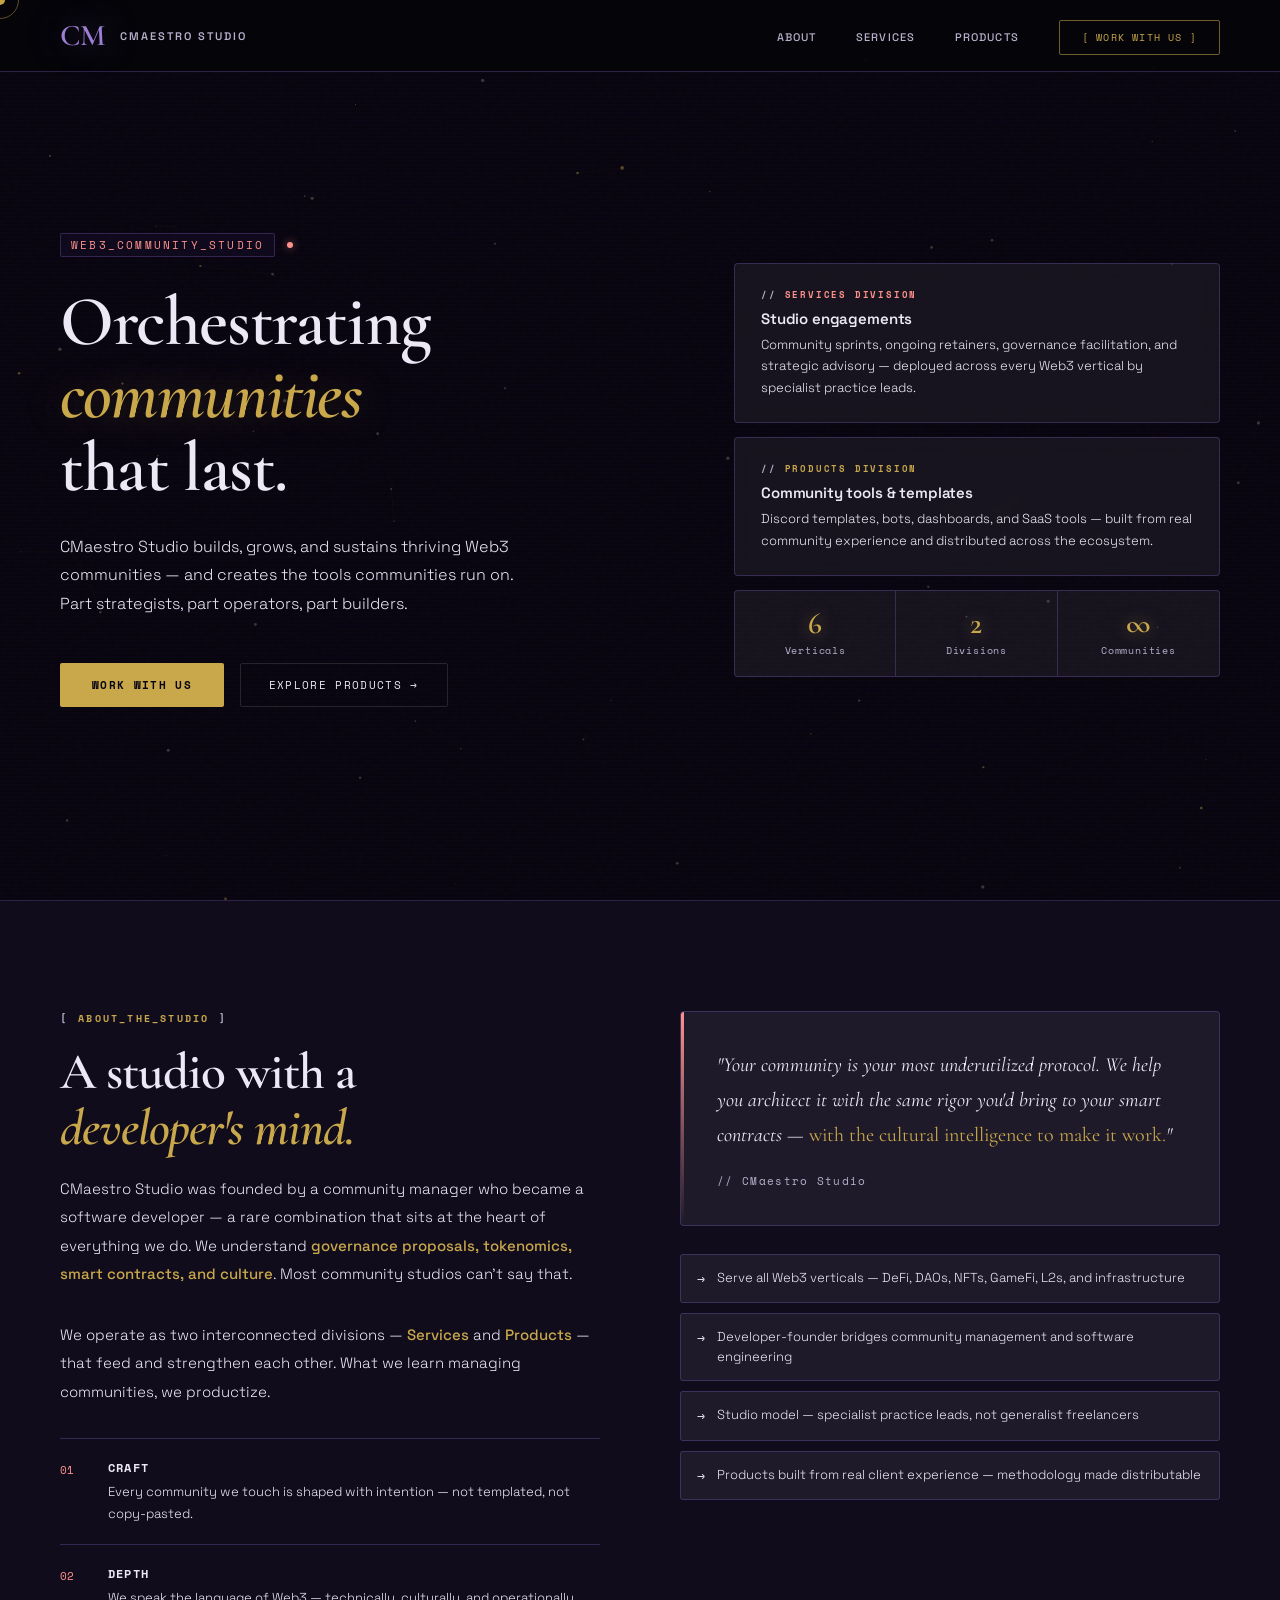
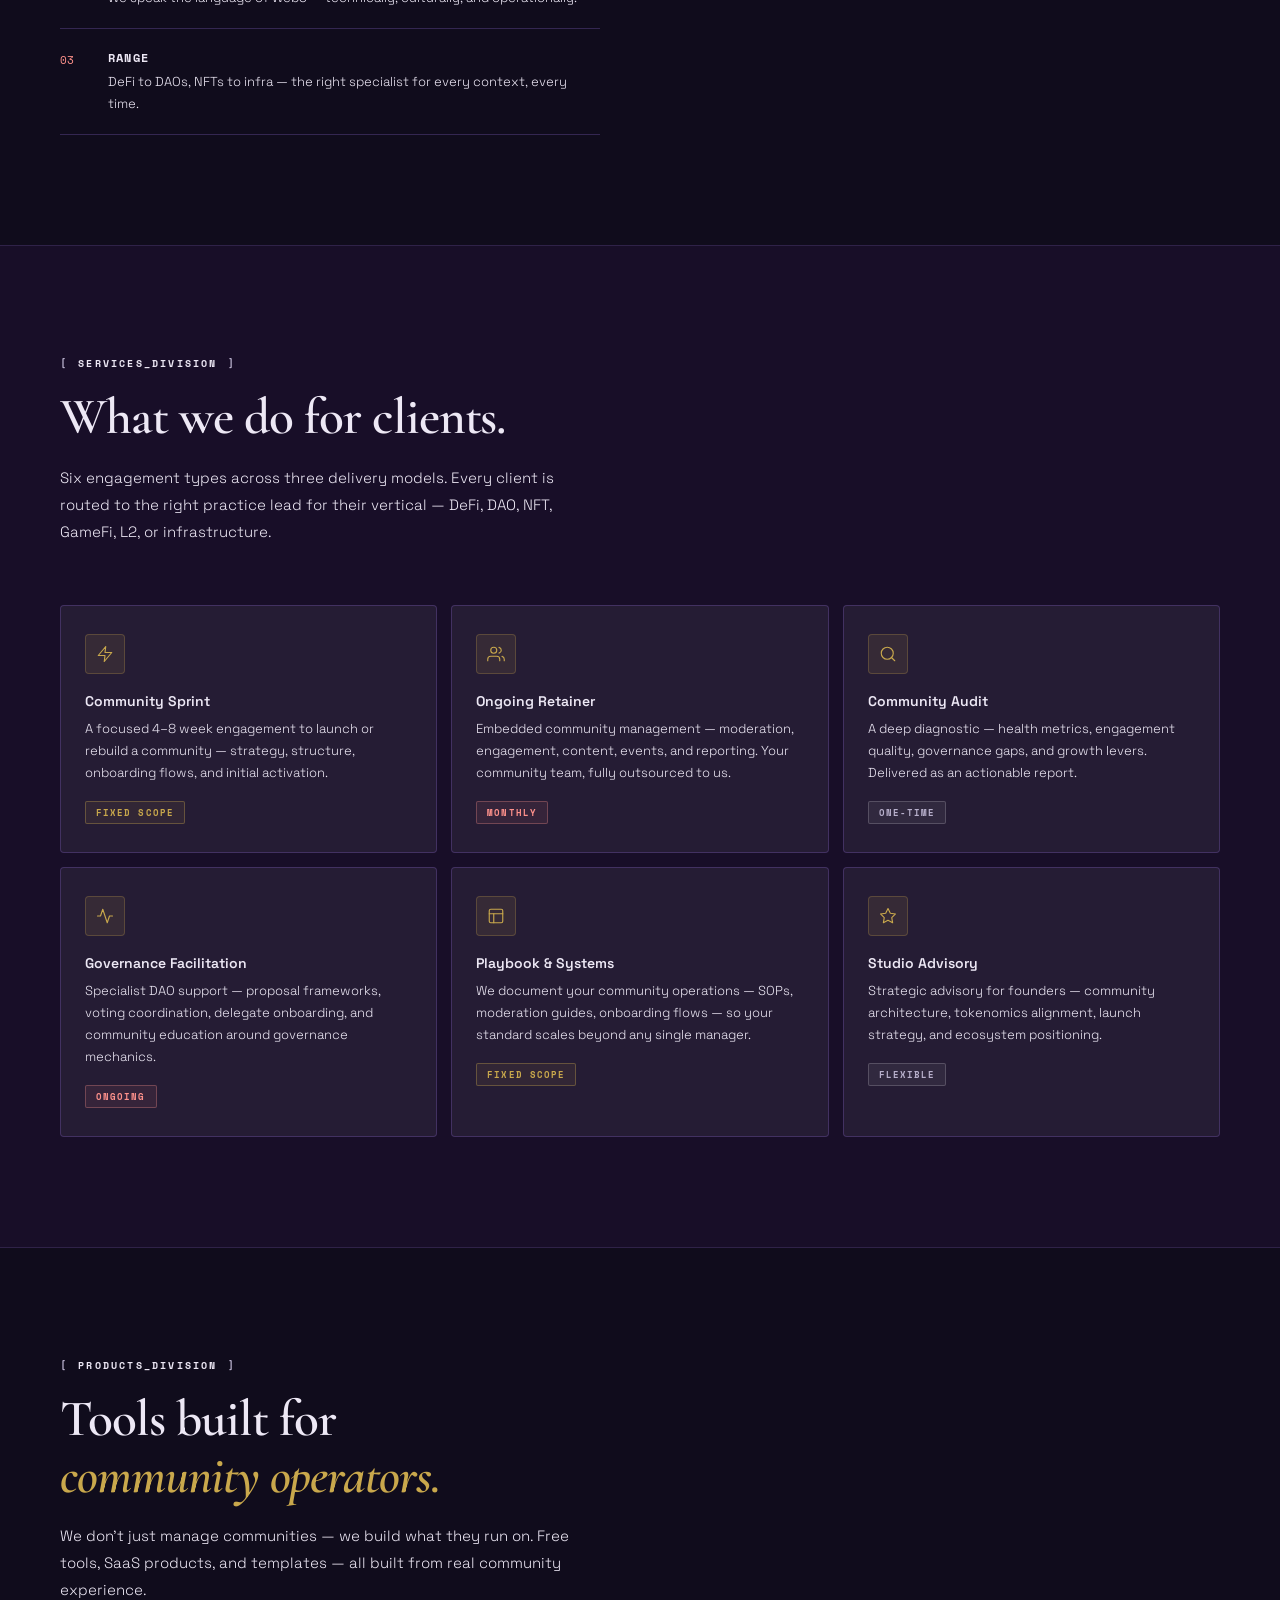
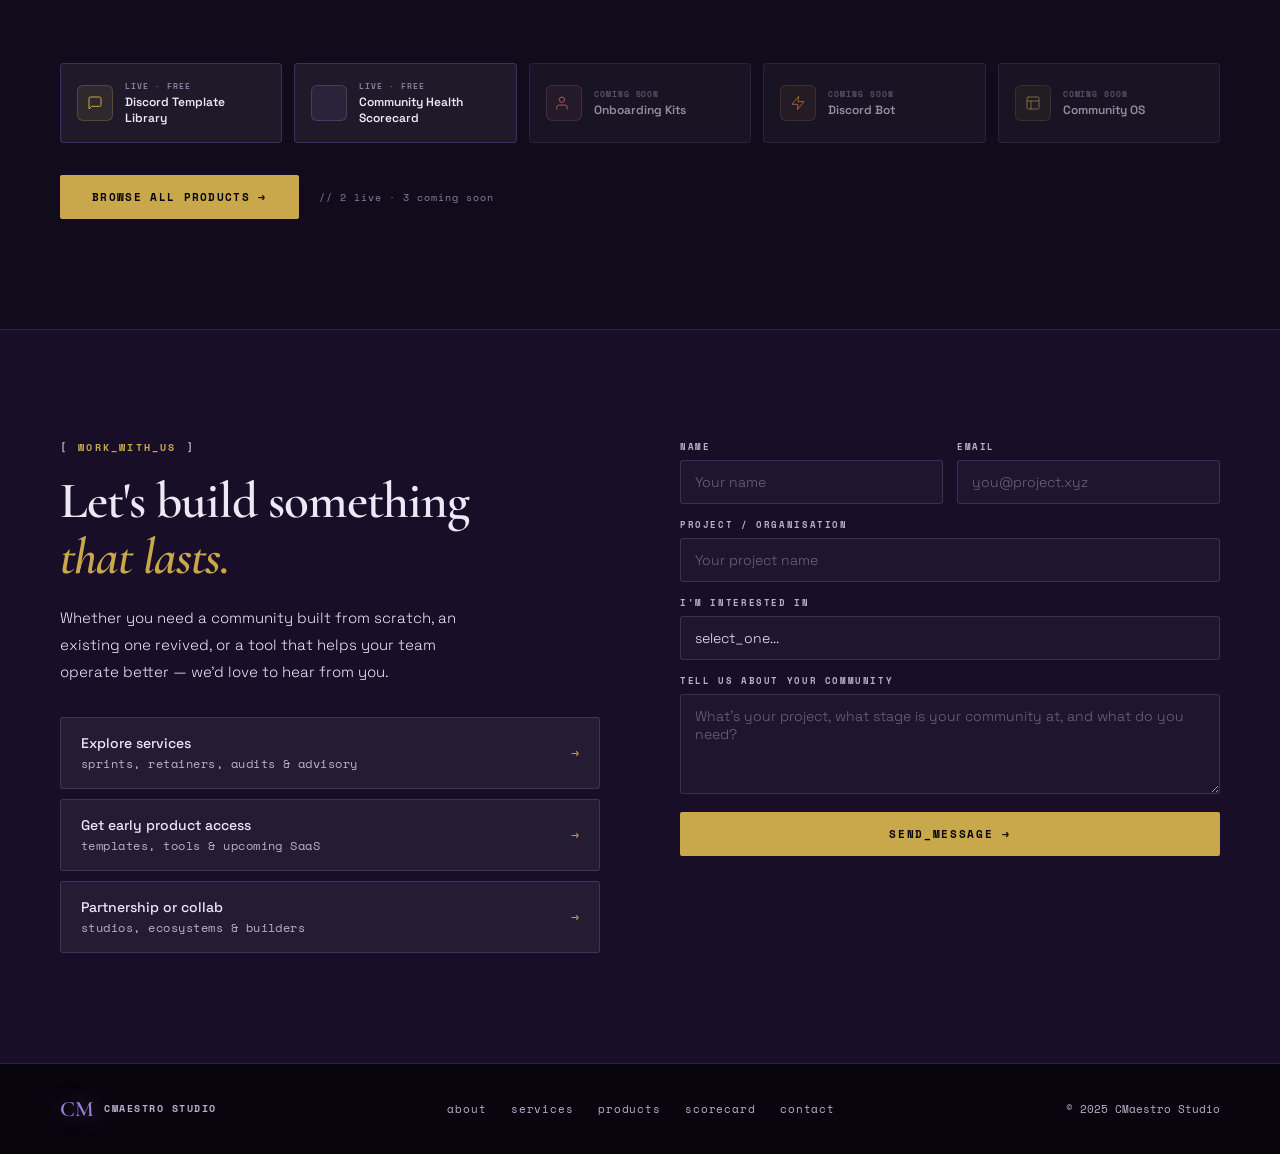
==== commit d5050e72: "Add files via upload" ====
--- a/index.html
+++ b/index.html
@@ -318,9 +318,12 @@
             </div>
           </div>
           <div class="contact-right reveal reveal-delay-2">
-            <form class="contact-form" id="contact-form" name="contact" data-netlify="true" netlify-honeypot="bot-field">
-              <input type="hidden" name="form-name" value="contact">
-              <input type="hidden" name="bot-field">
+            <form class="contact-form" name="contact" method="POST" action="https://api.web3forms.com/submit">
+              <input type="hidden" name="access_key" value="fbf85759-64cc-4e9a-8a7f-764c3c64927b">
+              <input type="hidden" name="redirect" value="https://cmaestrostudio.vercel.app/thankyou.html">
+              <input type="hidden" name="subject" value="New enquiry — CMaestro Studio">
+              <input type="hidden" name="from_name" value="CMaestro Studio Website">
+              <input type="checkbox" name="botcheck" style="display:none">
               <div class="form-row">
                 <div class="form-group">
                   <label>Name</label>
@@ -351,16 +354,6 @@
               </div>
               <button type="submit" class="form-submit">send_message →</button>
             </form>
-            <div class="form-success" id="form-success" hidden>
-              <div class="form-success-icon">
-                <svg viewBox="0 0 24 24" fill="none" stroke="currentColor" stroke-width="1.5" stroke-linecap="round" stroke-linejoin="round">
-                  <polyline points="20 6 9 17 4 12"/>
-                </svg>
-              </div>
-              <p class="form-success-eyebrow">// message_received</p>
-              <h3 class="form-success-title">We'll be in touch soon.</h3>
-              <p class="form-success-body">Thanks for reaching out. We'll get back to you within 1–2 business days.</p>
-            </div>
           </div>
         </div>
       </div>
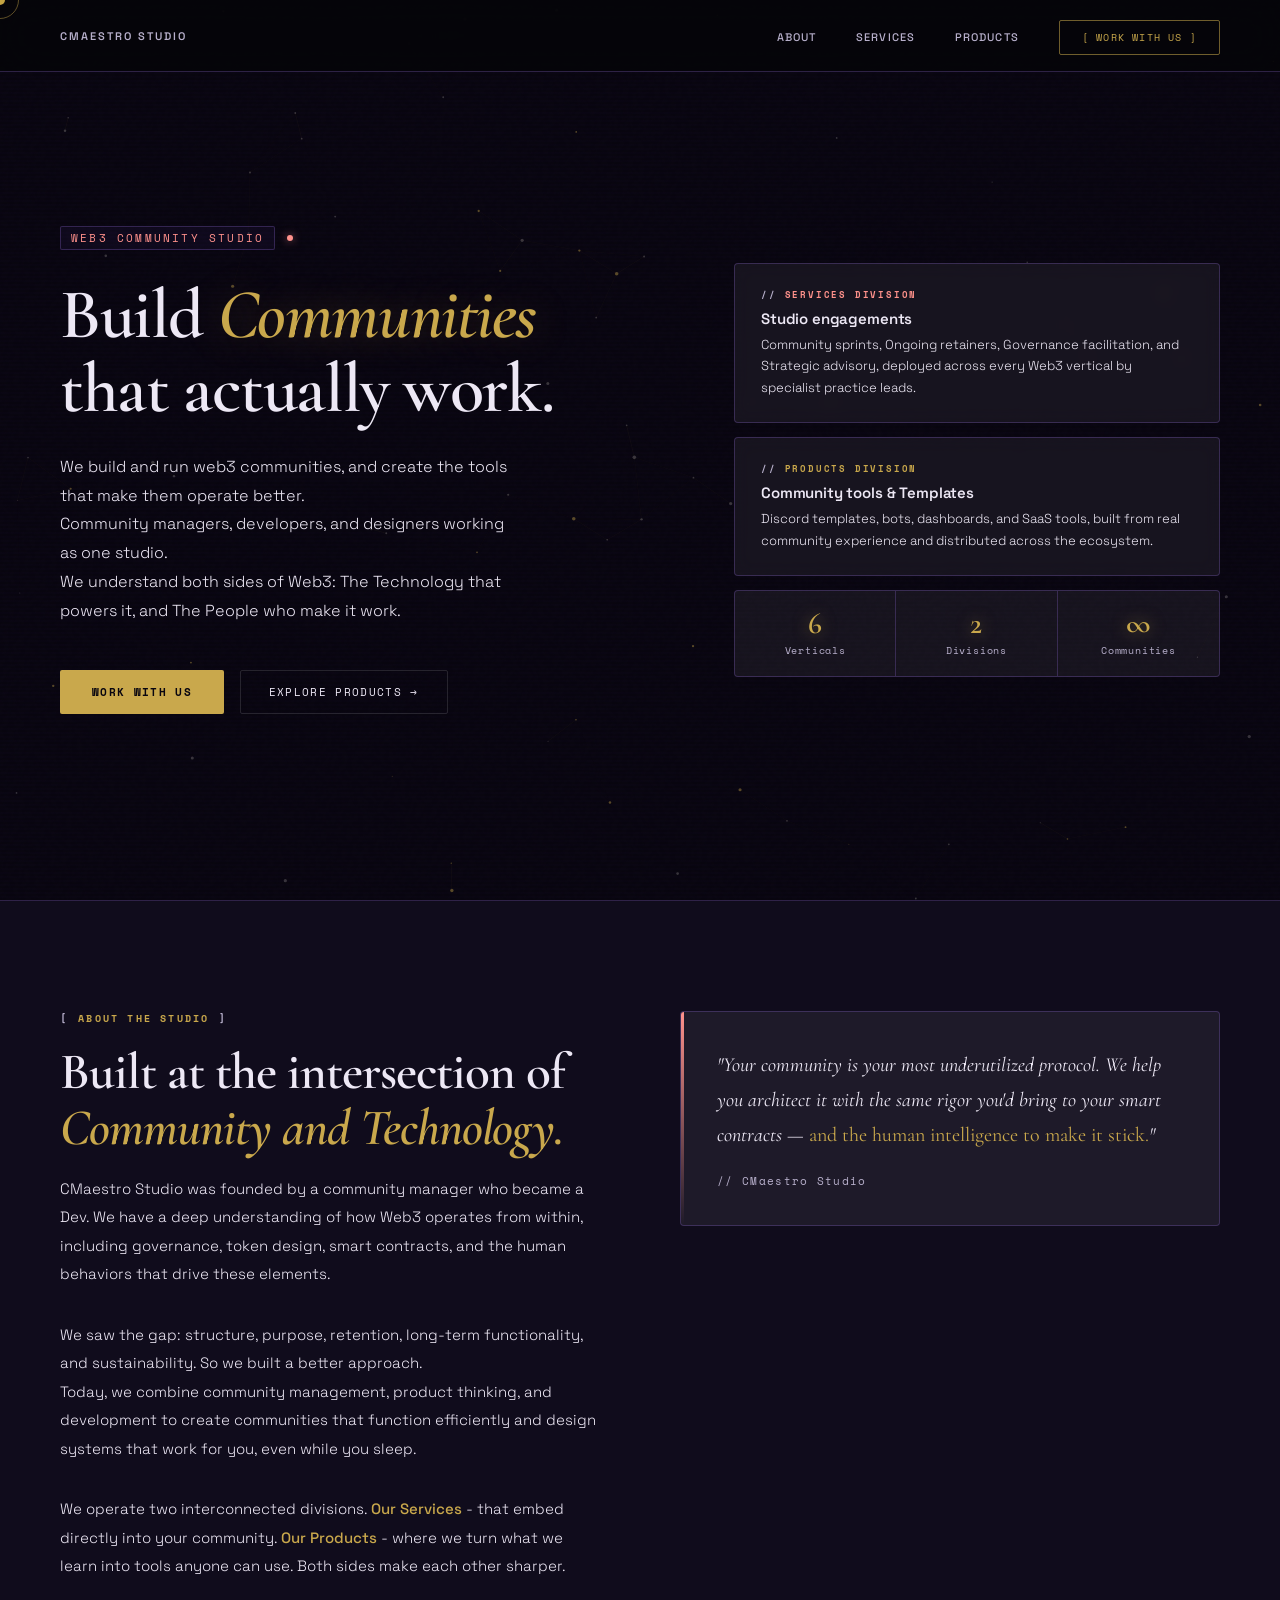
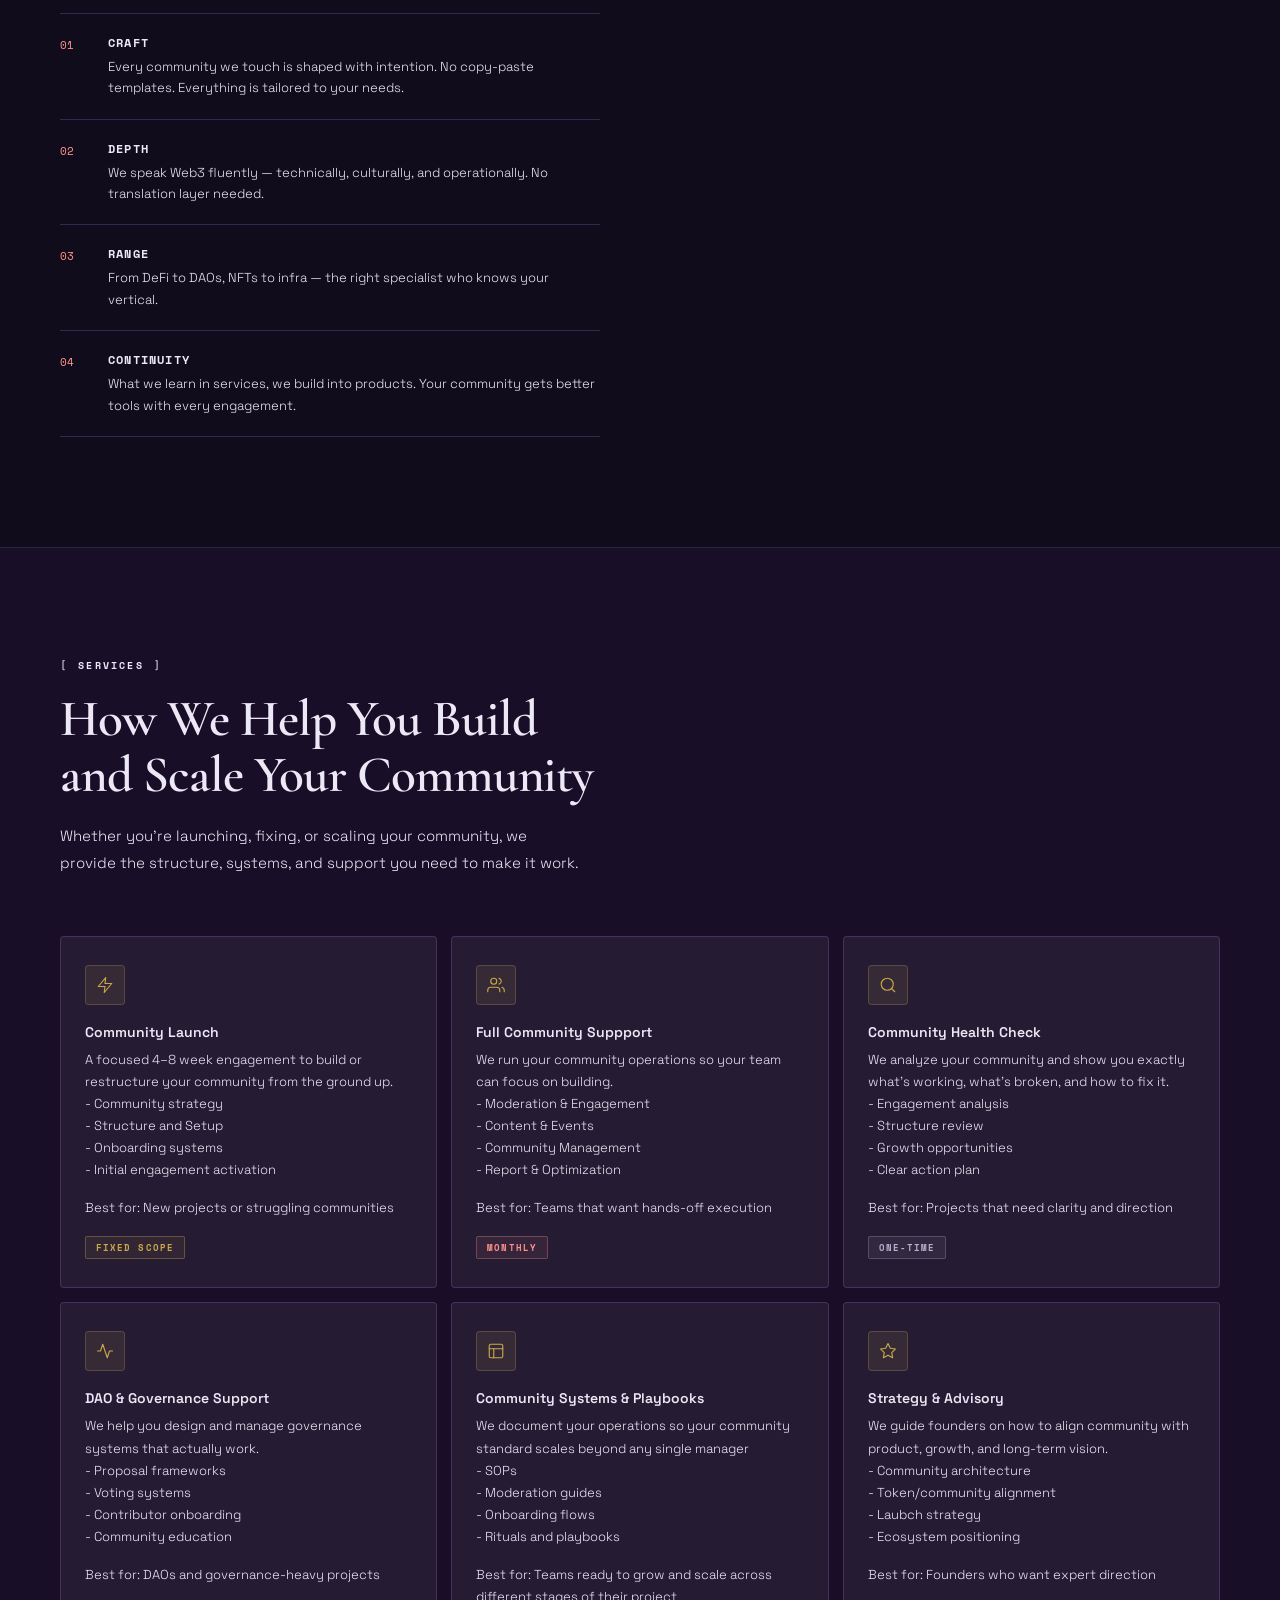
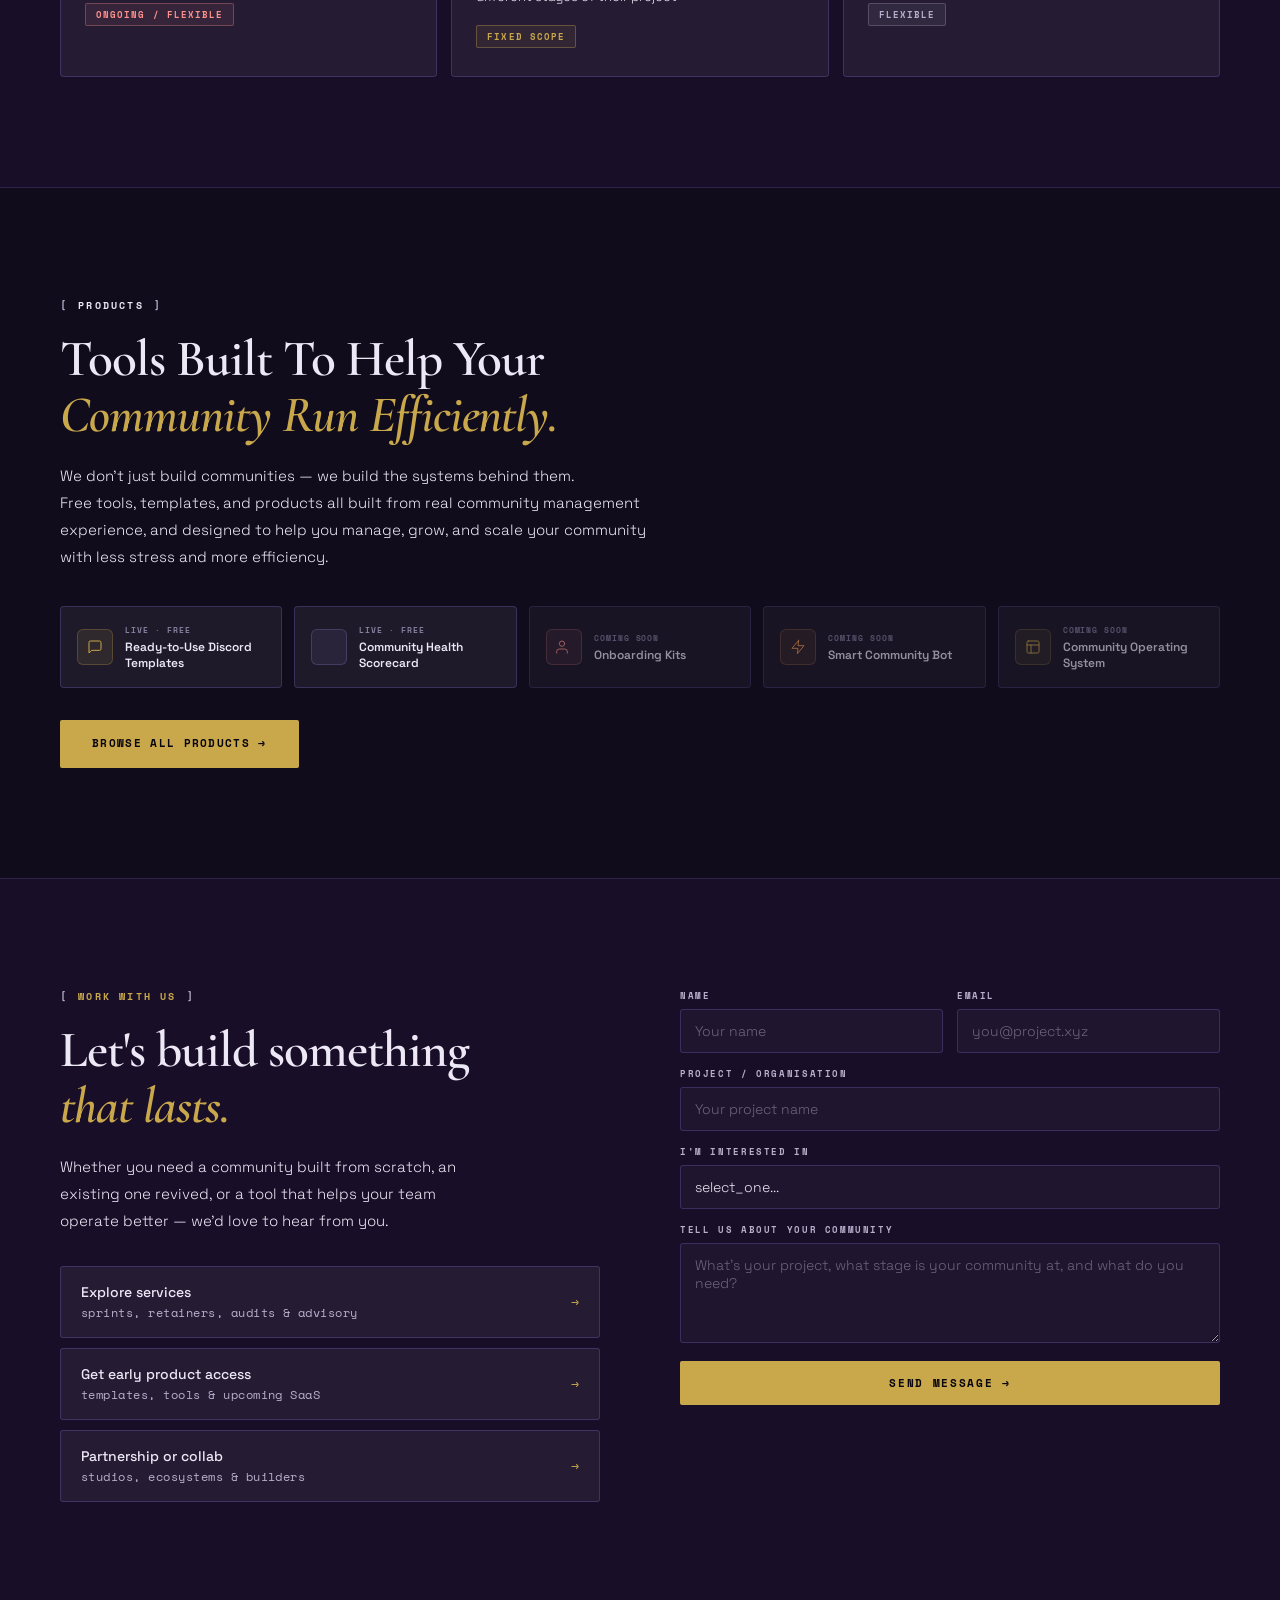
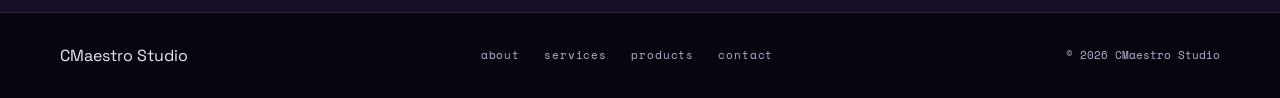
==== commit 2c8bf6c5: "Add files via upload" ====
--- a/index.html
+++ b/index.html
@@ -3,7 +3,7 @@
 <head>
   <meta charset="UTF-8">
   <meta name="viewport" content="width=device-width, initial-scale=1.0">
-  <title>CMaestro Studio — Orchestrating communities that last.</title>
+  <title>CMaestro Studio</title>
   <link rel="preconnect" href="https://fonts.googleapis.com">
   <link rel="preconnect" href="https://fonts.gstatic.com" crossorigin>
   <link rel="stylesheet" href="styles.css">
@@ -19,7 +19,7 @@
     <!-- NAV -->
     <nav>
       <a href="/" class="nav-logo">
-        <span class="nav-mark">CM</span>
+        <!-- <span class="nav-mark">CM</span> -->
         <span class="nav-name">CMaestro Studio</span>
       </a>
       <ul class="nav-links">
@@ -38,15 +38,14 @@
       <div class="hero-grid">
         <div class="hero-left reveal">
           <div class="hero-eyebrow">
-            <span class="hero-eyebrow-tag typed-text" data-text="WEB3_COMMUNITY_STUDIO">WEB3_COMMUNITY_STUDIO</span>
+            <span class="hero-eyebrow-tag typed-text" data-text="WEB3 COMMUNITY STUDIO">WEB3 COMMUNITY STUDIO</span>
             <span class="hero-eyebrow-dot"></span>
           </div>
           <h1>
-            <span class="glitch" data-text="Orchestrating">Orchestrating</span><br>
-            <em>communities</em><br>
-            that last.
+            <span class="glitch" data-text="Orchestrating">Build</span>
+            <em>Communities</em><br>that actually work.
           </h1>
-          <p class="hero-body">CMaestro Studio builds, grows, and sustains thriving Web3 communities — and creates the tools communities run on. Part strategists, part operators, part builders.</p>
+          <p class="hero-body">We build and run web3 communities, and create the tools that make them operate better. <br>Community managers, developers, and designers working as one studio. <br>We understand both sides of Web3: The Technology that powers it, and The People who make it work.</p>
           <div class="hero-actions">
             <a href="#contact" class="btn-primary">Work with us</a>
             <a href="/products/" class="btn-secondary">Explore products →</a>
@@ -56,12 +55,12 @@
           <div class="hero-card services">
             <div class="hero-card-label">Services Division</div>
             <h3>Studio engagements</h3>
-            <p>Community sprints, ongoing retainers, governance facilitation, and strategic advisory — deployed across every Web3 vertical by specialist practice leads.</p>
+            <p>Community sprints, Ongoing retainers, Governance facilitation, and Strategic advisory, deployed across every Web3 vertical by specialist practice leads.</p>
           </div>
           <div class="hero-card products">
             <div class="hero-card-label">Products Division</div>
-            <h3>Community tools &amp; templates</h3>
-            <p>Discord templates, bots, dashboards, and SaaS tools — built from real community experience and distributed across the ecosystem.</p>
+            <h3>Community tools &amp; Templates</h3>
+            <p>Discord templates, bots, dashboards, and SaaS tools, built from real community experience and distributed across the ecosystem.</p>
           </div>
           <div class="hero-stats">
             <div class="hero-stat">
@@ -90,60 +89,52 @@
           <div class="about-left">
             <div class="section-eyebrow eyebrow-gold reveal">
               <span class="section-eyebrow-bracket">[</span>
-              <span class="section-eyebrow-text">about_the_studio</span>
+              <span class="section-eyebrow-text">about the studio</span>
               <span class="section-eyebrow-bracket">]</span>
             </div>
-            <h2 class="reveal reveal-delay-1">A studio with a<br><em>developer's mind.</em></h2>
-            <p class="about-body reveal reveal-delay-2">CMaestro Studio was founded by a community manager who became a software developer — a rare combination that sits at the heart of everything we do. We understand <strong>governance proposals, tokenomics, smart contracts, and culture</strong>. Most community studios can't say that.</p>
-            <p class="about-body reveal reveal-delay-2">We operate as two interconnected divisions — <strong>Services</strong> and <strong>Products</strong> — that feed and strengthen each other. What we learn managing communities, we productize.</p>
+            <h2 class="reveal reveal-delay-1">Built at the intersection of<br><em>Community and Technology.</em></h2>
+            <p class="about-body reveal reveal-delay-2">CMaestro Studio was founded by a community manager who became a Dev. We have a deep understanding of how Web3 operates from within, including governance, token design, smart contracts, and the human behaviors that drive these elements.</p>
+            <p class="about-body reveal reveal-delay-2">We saw the gap: structure, purpose, retention, long-term functionality, and sustainability. 
+            So we built a better approach. <br>Today, we combine community management, product thinking, and development to create communities that function efficiently and design systems that work for you, even while you sleep.
+            </p>
+
+            <p class="about-body reveal reveal-delay-2">We operate two interconnected divisions. <strong>Our Services</strong> - that embed directly into your community. <strong>Our Products</strong> - where we turn what we learn into tools anyone can use. Both sides make each other sharper.</p>
             <div class="about-pillars reveal reveal-delay-3">
               <div class="about-pillar">
                 <div class="pillar-num">01</div>
                 <div class="pillar-text">
                   <h4>Craft</h4>
-                  <p>Every community we touch is shaped with intention — not templated, not copy-pasted.</p>
+                  <p>Every community we touch is shaped with intention. No copy-paste templates. Everything is tailored to your needs.</p>
                 </div>
               </div>
               <div class="about-pillar">
                 <div class="pillar-num">02</div>
                 <div class="pillar-text">
                   <h4>Depth</h4>
-                  <p>We speak the language of Web3 — technically, culturally, and operationally.</p>
+                  <p>We speak Web3 fluently — technically, culturally, and operationally. No translation layer needed.</p>
                 </div>
               </div>
               <div class="about-pillar">
                 <div class="pillar-num">03</div>
                 <div class="pillar-text">
                   <h4>Range</h4>
-                  <p>DeFi to DAOs, NFTs to infra — the right specialist for every context, every time.</p>
+                  <p>From DeFi to DAOs, NFTs to infra — the right specialist who knows your vertical.</p>
+                </div>
+              </div>
+              <div class="about-pillar">
+                <div class="pillar-num">04</div>
+                <div class="pillar-text">
+                  <h4>Continuity</h4>
+                  <p>What we learn in services, we build into products. Your community gets better tools with every engagement.</p>
                 </div>
               </div>
             </div>
           </div>
           <div class="about-right reveal reveal-delay-2">
             <div class="about-quote">
-              <blockquote>"Your community is your most underutilized protocol. We help you architect it with the same rigor you'd bring to your smart contracts — <span>with the cultural intelligence to make it work.</span>"</blockquote>
+              <blockquote>"Your community is your most underutilized protocol. We help you architect it with the same rigor you'd bring to your smart contracts  — <span>and the human intelligence to make it stick.</span>"</blockquote>
               <div class="about-quote-attr">// CMaestro Studio</div>
             </div>
-            <div class="about-edge">
-              <div class="edge-item">
-                <span class="edge-arrow">→</span>
-                <span>Serve all Web3 verticals — DeFi, DAOs, NFTs, GameFi, L2s, and infrastructure</span>
-              </div>
-              <div class="edge-item">
-                <span class="edge-arrow">→</span>
-                <span>Developer-founder bridges community management and software engineering</span>
-              </div>
-              <div class="edge-item">
-                <span class="edge-arrow">→</span>
-                <span>Studio model — specialist practice leads, not generalist freelancers</span>
-              </div>
-              <div class="edge-item">
-                <span class="edge-arrow">→</span>
-                <span>Products built from real client experience — methodology made distributable</span>
-              </div>
-            </div>
-          </div>
         </div>
       </div>
     </section>
@@ -155,58 +146,76 @@
       <div class="inner">
         <div class="section-eyebrow eyebrow-peach reveal">
           <span class="section-eyebrow-bracket">[</span>
-          <span class="section-eyebrow-text">services_division</span>
+          <span class="section-eyebrow-text">services</span>
           <span class="section-eyebrow-bracket">]</span>
         </div>
-        <h2 class="reveal reveal-delay-1">What we do for clients.</h2>
-        <p class="section-lead reveal reveal-delay-2">Six engagement types across three delivery models. Every client is routed to the right practice lead for their vertical — DeFi, DAO, NFT, GameFi, L2, or infrastructure.</p>
+        <h2 class="reveal reveal-delay-1"> How We Help You Build <br>and Scale Your Community</h2>
+        <p class="section-lead reveal reveal-delay-2">Whether you're launching, fixing, or scaling your community, we provide the structure, systems, and support you need to make it work.</p>
         <div class="services-grid">
           <div class="service-card reveal reveal-delay-1">
             <div class="service-icon">
               <svg viewBox="0 0 24 24"><path d="M13 2L3 14h9l-1 8 10-12h-9l1-8z"/></svg>
             </div>
-            <h3>Community Sprint</h3>
-            <p>A focused 4–8 week engagement to launch or rebuild a community — strategy, structure, onboarding flows, and initial activation.</p>
+            <h3>Community Launch</h3>
+            <p>A focused 4–8 week engagement to build or restructure your community from the ground up. 
+              <br>- Community strategy <br>- Structure and Setup <br>- Onboarding systems <br>- Initial engagement activation
+            </p>
+            <p>Best for: New projects or struggling communities</p>
             <span class="service-badge badge-sprint">Fixed scope</span>
           </div>
           <div class="service-card reveal reveal-delay-2">
             <div class="service-icon">
               <svg viewBox="0 0 24 24"><path d="M17 21v-2a4 4 0 0 0-4-4H5a4 4 0 0 0-4 4v2"/><circle cx="9" cy="7" r="4"/><path d="M23 21v-2a4 4 0 0 0-3-3.87"/><path d="M16 3.13a4 4 0 0 1 0 7.75"/></svg>
             </div>
-            <h3>Ongoing Retainer</h3>
-            <p>Embedded community management — moderation, engagement, content, events, and reporting. Your community team, fully outsourced to us.</p>
+            <h3>Full Community Suppport</h3>
+            <p>We run your community operations so your team can focus on building. 
+              <br>- Moderation & Engagement <br>- Content & Events <br>- Community Management <br>- Report & Optimization
+            </p>
+            <p>Best for: Teams that want hands-off execution</p>
             <span class="service-badge badge-retainer">Monthly</span>
           </div>
           <div class="service-card reveal reveal-delay-3">
             <div class="service-icon">
               <svg viewBox="0 0 24 24"><circle cx="11" cy="11" r="8"/><path d="m21 21-4.35-4.35"/></svg>
             </div>
-            <h3>Community Audit</h3>
-            <p>A deep diagnostic — health metrics, engagement quality, governance gaps, and growth levers. Delivered as an actionable report.</p>
+            <h3>Community Health Check</h3>
+            <p>We analyze your community and show you exactly what’s working, what’s broken, and how to fix it. 
+              <br>- Engagement analysis <br>- Structure review <br>- Growth opportunities <br>- Clear action plan
+            </p>
+            <p>Best for: Projects that need clarity and direction</p>
             <span class="service-badge badge-audit">One-time</span>
           </div>
           <div class="service-card reveal reveal-delay-1">
             <div class="service-icon">
               <svg viewBox="0 0 24 24"><polyline points="22 12 18 12 15 21 9 3 6 12 2 12"/></svg>
             </div>
-            <h3>Governance Facilitation</h3>
-            <p>Specialist DAO support — proposal frameworks, voting coordination, delegate onboarding, and community education around governance mechanics.</p>
-            <span class="service-badge badge-retainer">Ongoing</span>
+            <h3>DAO & Governance Support</h3>
+            <p>We help you design and manage governance systems that actually work.
+              <br>- Proposal frameworks <br>- Voting systems <br>- Contributor onboarding <br>- Community education
+            </p>
+            <p>Best for: DAOs and governance-heavy projects</p>
+            <span class="service-badge badge-retainer">Ongoing / Flexible</span>
           </div>
           <div class="service-card reveal reveal-delay-2">
             <div class="service-icon">
               <svg viewBox="0 0 24 24"><rect x="3" y="3" width="18" height="18" rx="2"/><line x1="3" y1="9" x2="21" y2="9"/><line x1="9" y1="21" x2="9" y2="9"/></svg>
             </div>
-            <h3>Playbook &amp; Systems</h3>
-            <p>We document your community operations — SOPs, moderation guides, onboarding flows — so your standard scales beyond any single manager.</p>
+            <h3>Community Systems & Playbooks</h3>
+            <p> We document your operations so your community standard scales beyond any single manager
+              <br>- SOPs <br>- Moderation guides <br>- Onboarding flows <br>- Rituals and playbooks
+            </p>
+            <p>Best for: Teams ready to grow and scale across different stages of their project</p>
             <span class="service-badge badge-sprint">Fixed scope</span>
           </div>
           <div class="service-card reveal reveal-delay-3">
             <div class="service-icon">
               <svg viewBox="0 0 24 24"><polygon points="12 2 15.09 8.26 22 9.27 17 14.14 18.18 21.02 12 17.77 5.82 21.02 7 14.14 2 9.27 8.91 8.26 12 2"/></svg>
             </div>
-            <h3>Studio Advisory</h3>
-            <p>Strategic advisory for founders — community architecture, tokenomics alignment, launch strategy, and ecosystem positioning.</p>
+            <h3>Strategy & Advisory</h3>
+            <p>We guide founders on how to align community with product, growth, and long-term vision.
+              <br>- Community architecture <br>- Token/community alignment <br>- Laubch strategy <br>- Ecosystem positioning
+            </p>
+            <p>Best for: Founders who want expert direction</p>
             <span class="service-badge badge-audit">Flexible</span>
           </div>
         </div>
@@ -220,11 +229,12 @@
       <div class="inner">
         <div class="section-eyebrow eyebrow-orange reveal">
           <span class="section-eyebrow-bracket">[</span>
-          <span class="section-eyebrow-text">products_division</span>
+          <span class="section-eyebrow-text">Products</span>
           <span class="section-eyebrow-bracket">]</span>
         </div>
-        <h2 class="reveal reveal-delay-1">Tools built for<br><em>community operators.</em></h2>
-        <p class="section-lead reveal reveal-delay-2">We don't just manage communities — we build what they run on. Free tools, SaaS products, and templates — all built from real community experience.</p>
+        <h2 class="reveal reveal-delay-1">Tools Built To Help Your<br><em>Community Run Efficiently.</em></h2>
+        <Free class="section-lead reveal reveal-delay-2">We don't just build communities — we build the systems behind them. <br>Free tools, templates, and products all built from real community management <br>experience, and designed to help you manage, grow, and scale your community <br>with less stress and more efficiency.
+        </p>
         <div class="products-teaser reveal reveal-delay-2">
           <div class="teaser-card">
             <div class="teaser-card-icon">
@@ -232,7 +242,7 @@
             </div>
             <div class="teaser-card-body">
               <div class="teaser-card-status">Live · Free</div>
-              <div class="teaser-card-name">Discord Template Library</div>
+              <div class="teaser-card-name">Ready-to-Use Discord Templates</div>
             </div>
           </div>
           <div class="teaser-card">
@@ -259,7 +269,7 @@
             </div>
             <div class="teaser-card-body">
               <div class="teaser-card-status">Coming soon</div>
-              <div class="teaser-card-name">Discord Bot</div>
+              <div class="teaser-card-name">Smart Community Bot</div>
             </div>
           </div>
           <div class="teaser-card teaser-card--soon">
@@ -268,13 +278,13 @@
             </div>
             <div class="teaser-card-body">
               <div class="teaser-card-status">Coming soon</div>
-              <div class="teaser-card-name">Community OS</div>
+              <div class="teaser-card-name">Community Operating System</div>
             </div>
           </div>
         </div>
         <div class="products-teaser-cta reveal reveal-delay-3">
           <a href="/products/" class="btn-primary">Browse all products →</a>
-          <span class="teaser-count">// 2 live · 3 coming soon</span>
+          <!-- <span class="teaser-count">// 2 live · 3 coming soon</span> -->
         </div>
       </div>
     </section>
@@ -288,7 +298,7 @@
           <div class="contact-left">
             <div class="section-eyebrow eyebrow-gold reveal">
               <span class="section-eyebrow-bracket">[</span>
-              <span class="section-eyebrow-text">work_with_us</span>
+              <span class="section-eyebrow-text">work with us</span>
               <span class="section-eyebrow-bracket">]</span>
             </div>
             <h2 class="reveal reveal-delay-1">Let's build something<br><em>that lasts.</em></h2>
@@ -320,7 +330,7 @@
           <div class="contact-right reveal reveal-delay-2">
             <form class="contact-form" name="contact" method="POST" action="https://api.web3forms.com/submit">
               <input type="hidden" name="access_key" value="fbf85759-64cc-4e9a-8a7f-764c3c64927b">
-              <input type="hidden" name="redirect" value="https://cmaestrostudio.vercel.app/thankyou.html">
+              <input type="hidden" name="redirect" value="https://cmaestrostudio.xyz/thankyou.html">
               <input type="hidden" name="subject" value="New enquiry — CMaestro Studio">
               <input type="hidden" name="from_name" value="CMaestro Studio Website">
               <input type="checkbox" name="botcheck" style="display:none">
@@ -352,7 +362,7 @@
                 <label>Tell us about your community</label>
                 <textarea name="message" placeholder="What's your project, what stage is your community at, and what do you need?"></textarea>
               </div>
-              <button type="submit" class="form-submit">send_message →</button>
+              <button type="submit" class="form-submit">send message →</button>
             </form>
           </div>
         </div>
@@ -362,17 +372,16 @@
     <!-- FOOTER -->
     <footer>
       <div class="footer-logo">
-        <span class="footer-mark">CM</span>
+        <!-- <span class="footer-mark">CM</span> -->
         <span class="footer-name">CMaestro Studio</span>
       </div>
       <div class="footer-links">
         <a href="#about">about</a>
         <a href="#services">services</a>
         <a href="/products/">products</a>
-        <a href="/scorecard/">scorecard</a>
         <a href="#contact">contact</a>
       </div>
-      <div class="footer-copy">© 2025 CMaestro Studio</div>
+      <div class="footer-copy">© 2026 CMaestro Studio</div>
     </footer>
 
   </div>
--- a/styles.css
+++ b/styles.css
@@ -140,14 +140,14 @@
   gap: 14px;
   text-decoration: none;
 }
-.nav-mark {
+/* .nav-mark {
   font-family: var(--font-serif);
   font-size: 30px;
   font-weight: 600;
   color: #9D7FD4;
   line-height: 1;
   text-shadow: 0 0 32px rgba(157,127,212,0.5);
-}
+} */
 .nav-name {
   font-size: 11px;
   font-weight: 600;
@@ -604,40 +604,6 @@
   color: var(--text-2);
   letter-spacing: 0.12em;
 }
-.about-edge {
-  display: flex;
-  flex-direction: column;
-  gap: 10px;
-  margin-top: 28px;
-}
-.edge-item {
-  display: flex;
-  align-items: flex-start;
-  gap: 12px;
-  padding: 13px 16px;
-  background: var(--card);
-  border: 1px solid var(--border);
-  border-radius: 3px;
-  transition: border-color 0.2s, background 0.2s, transform 0.2s;
-}
-.edge-item:hover {
-  border-color: var(--border-hi);
-  background: var(--card-hover);
-  transform: translateX(5px);
-}
-.edge-arrow {
-  color: var(--gold);
-  font-family: var(--font-mono);
-  font-size: 12px;
-  flex-shrink: 0;
-  margin-top: 1px;
-}
-.edge-item span {
-  font-size: 13px;
-  color: var(--text-1);
-  line-height: 1.55;
-  font-weight: 300;
-}
 
 /* ── SERVICES ── */
 #services {
@@ -740,192 +706,110 @@
   background: rgba(255,255,255,0.06);
 }
 
-/* ── PRODUCTS ── */
+/* ── PRODUCTS TEASER── */
 #products {
   background: var(--ink-2);
 }
-.products-top {
+.products-teaser {
   display: grid;
-  grid-template-columns: 1fr 1fr;
-  gap: 60px;
-  align-items: start;
-  margin-bottom: 56px;
-}
-.products-top .section-lead {
-  margin-bottom: 0;
-}
-.product-live {
-  padding: 24px 26px;
+  grid-template-columns: repeat(5, 1fr);
+  gap: 12px;
+  margin-bottom: 32px;
+}
+.teaser-card {
+  display: flex;
+  align-items: center;
+  gap: 12px;
+  padding: 16px;
   background: var(--card);
-  border: 1px solid rgba(57,38,104,0.5);
+  border: 1px solid var(--border);
   border-radius: 4px;
-  display: flex;
-  gap: 16px;
-  align-items: flex-start;
-  position: relative;
-  overflow: hidden;
-  transition: border-color 0.2s, box-shadow 0.2s;
-}
-.product-live:hover {
-  border-color: rgba(201,168,76,0.5);
-  box-shadow: 0 0 28px rgba(57,38,104,0.2);
-}
-.product-live::before {
-  content: '';
-  position: absolute;
-  top: 0;
-  left: 0;
-  right: 0;
-  height: 1px;
-  background: linear-gradient(90deg,transparent,var(--peach),transparent);
-}
-.product-icon-box {
-  width: 44px;
-  height: 44px;
-  background: rgba(57,38,104,0.25);
-  border: 1px solid rgba(57,38,104,0.4);
+  margin-top: 36px;
+  transition: border-color 0.2s, background 0.2s, transform 0.2s;
+}
+.teaser-card:hover {
+  border-color: var(--border-hi);
+  background: var(--card-hover);
+  transform: translateY(-3px);
+}
+.teaser-card--soon {
+  opacity: 0.6;
+}
+.teaser-card--soon:hover {
+  opacity: 1;
+}
+.teaser-card-icon {
+  width: 36px;
+  height: 36px;
+  background: rgba(201,168,76,0.1);
+  border: 1px solid rgba(201,168,76,0.25);
   border-radius: 6px;
   display: flex;
   align-items: center;
   justify-content: center;
   flex-shrink: 0;
 }
-.product-icon-box svg {
-  width: 20px;
-  height: 20px;
-  stroke: #C9A84C;
+.teaser-card-icon svg {
+  width: 16px;
+  height: 16px;
   fill: none;
+  stroke: var(--gold);
   stroke-width: 1.5;
   stroke-linecap: round;
-}
-.product-live-label {
-  font-family: var(--font-mono);
-  font-size: 9px;
+  stroke-linejoin: round;
+}
+.teaser-icon-purple {
+  background: rgba(157,127,212,0.1);
+  border-color: rgba(157,127,212,0.25);
+}
+.teaser-icon-purple svg {
+  stroke: var(--primary-lg);
+}
+.teaser-icon-peach {
+  background: rgba(255,146,140,0.1);
+  border-color: rgba(255,146,140,0.25);
+}
+.teaser-icon-peach svg {
+  stroke: var(--peach);
+}
+.teaser-icon-orange {
+  background: rgba(239,152,84,0.1);
+  border-color: rgba(239,152,84,0.25);
+}
+.teaser-icon-orange svg {
+  stroke: var(--orange);
+}
+.teaser-card-body {
+  min-width: 0;
+}
+.teaser-card-status {
+  font-family: var(--font-mono);
+  font-size: 8px;
   font-weight: 700;
-  letter-spacing: 0.18em;
-  text-transform: uppercase;
-  color: var(--gold);
-  margin-bottom: 5px;
-}
-.product-live h4 {
-  font-size: 14px;
+  letter-spacing: 0.12em;
+  text-transform: uppercase;
+  color: var(--text-3);
+  margin-bottom: 3px;
+}
+.teaser-card-name {
+  font-size: 12px;
   font-weight: 600;
   color: var(--text-1);
-  margin-bottom: 6px;
-}
-.product-live p {
-  font-size: 13px;
-  color: var(--text-1);
-  line-height: 1.65;
-  font-weight: 300;
-}
-.live-dot {
-  display: inline-flex;
-  align-items: center;
-  gap: 6px;
-  margin-top: 12px;
-  font-family: var(--font-mono);
-  font-size: 9px;
-  font-weight: 700;
-  letter-spacing: 0.15em;
-  text-transform: uppercase;
-  color: #FF928C;
-}
-.live-dot::before {
-  content: '';
-  width: 6px;
-  height: 6px;
-  background: #FF928C;
-  border-radius: 50%;
-  box-shadow: 0 0 8px rgba(255,146,140,0.6);
-  animation: pulse 2s ease-in-out infinite;
-}
-@keyframes pulse {
-  0%,100% {
-    opacity:1;
-  transform:scale(1)} 50% {
-    opacity:0.5;
-  transform:scale(0.8)};
-}
-
-.products-roadmap {
-  display: grid;
-  grid-template-columns: repeat(3,1fr);
-  border: 1px solid var(--border);
-  border-radius: 4px;
-  overflow: hidden;
-  background: var(--card);
-}
-.roadmap-col {
-  padding: 24px 22px;
-  border-right: 1px solid var(--border);
-}
-.roadmap-col:last-child {
-  border-right: none;
-}
-.roadmap-phase {
-  font-family: var(--font-mono);
-  font-size: 9px;
-  font-weight: 700;
-  letter-spacing: 0.18em;
-  text-transform: uppercase;
-  margin-bottom: 16px;
-  padding-bottom: 12px;
-  border-bottom: 1px solid var(--border);
-}
-.roadmap-col:nth-child(1) .roadmap-phase {
-  color: var(--gold);
-}
-.roadmap-col:nth-child(2) .roadmap-phase {
-  color: #ef9854;
-}
-.roadmap-col:nth-child(3) .roadmap-phase {
-  color: #FF928C;
-}
-.roadmap-item {
-  display: flex;
-  gap: 10px;
-  align-items: flex-start;
-  padding: 8px 0;
-  border-bottom: 1px solid rgba(255,255,255,0.04);
-  font-size: 13px;
-  color: var(--text-1);
-  line-height: 1.5;
-  font-weight: 300;
-  transition: color 0.2s;
-}
-.roadmap-item:hover {
-  color: var(--text-1);
-}
-.roadmap-item:last-child {
-  border-bottom: none;
-}
-.rdot {
-  width: 5px;
-  height: 5px;
-  border-radius: 50%;
-  margin-top: 6px;
-  flex-shrink: 0;
-}
-.rdot-now {
-  background: var(--gold);
-  box-shadow: 0 0 6px rgba(201,168,76,0.6);
-}
-.rdot-next {
-  background: #ef9854;
-  box-shadow: 0 0 6px rgba(239,152,84,0.5);
-}
-.rdot-later {
-  background: #FF928C;
-  box-shadow: 0 0 6px rgba(255,146,140,0.5);
-}
-.roadmap-sub {
-  display: block;
-  font-size: 11px;
-  color: var(--text-2);
-  margin-top: 2px;
-  font-family: var(--font-mono);
-}
+  line-height: 1.3;
+}
+.products-teaser-cta {
+  display: flex;
+  align-items: center;
+  gap: 20px;
+  flex-wrap: wrap;
+}
+.teaser-count {
+  font-family: var(--font-mono);
+  font-size: 10px;
+  color: var(--text-3);
+  letter-spacing: 0.1em;
+}
+
 
 /* ── CONTACT ── */
 #contact {
@@ -1098,12 +982,12 @@
   align-items: center;
   gap: 10px;
 }
-.footer-mark {
+/* .footer-mark {
   font-family: var(--font-serif);
   font-size: 22px;
   font-weight: 600;
   color: #9D7FD4;
-  text-shadow: 0 0 20px rgba(157,127,212,0.5);
+  text-shadow: 0 0 20px rgba(157,127,212,0.5); */
 }
 .footer-name {
   font-family: var(--font-mono);
@@ -1252,10 +1136,19 @@
   .cursor, .cursor-ring {
     display: none;
   }
+  .products-teaser {
+    grid-template-columns: repeat(2, 1fr);
+  }
+}
+
+@media (max-width: 480px) {
+  .products-teaser {
+    grid-template-columns: 1fr;
+  }
 }
 
 /* ── PRODUCTS SECTION LABELS ── */
-.products-live-heading {
+/* .products-live-heading {
   font-family: var(--font-mono);
   font-size: 9px;
   font-weight: 700;
@@ -1291,126 +1184,12 @@
 .scorecard-link:hover {
   color: var(--gold-bright);
   border-color: var(--gold);
-}
+} */
 
 /* ── PRODUCTS TEASER (homepage) ── */
-.products-teaser {
-  display: grid;
-  grid-template-columns: repeat(5, 1fr);
-  gap: 12px;
-  margin-bottom: 32px;
-}
-
-.teaser-card {
-  display: flex;
-  align-items: center;
-  gap: 12px;
-  padding: 16px;
-  background: var(--card);
-  border: 1px solid var(--border);
-  border-radius: 4px;
-  transition: border-color 0.2s, background 0.2s, transform 0.2s;
-}
-
-.teaser-card:hover {
-  border-color: var(--border-hi);
-  background: var(--card-hover);
-  transform: translateY(-3px);
-}
-
-.teaser-card--soon {
-  opacity: 0.6;
-}
-
-.teaser-card--soon:hover {
-  opacity: 1;
-}
-
-.teaser-card-icon {
-  width: 36px;
-  height: 36px;
-  background: rgba(201,168,76,0.1);
-  border: 1px solid rgba(201,168,76,0.25);
-  border-radius: 6px;
-  display: flex;
-  align-items: center;
-  justify-content: center;
-  flex-shrink: 0;
-}
-
-.teaser-card-icon svg {
-  width: 16px;
-  height: 16px;
-  fill: none;
-  stroke: var(--gold);
-  stroke-width: 1.5;
-  stroke-linecap: round;
-  stroke-linejoin: round;
-}
-
-.teaser-icon-purple {
-  background: rgba(157,127,212,0.1);
-  border-color: rgba(157,127,212,0.25);
-}
-
-.teaser-icon-purple svg {
-  stroke: var(--primary-lg);
-}
-
-.teaser-icon-peach {
-  background: rgba(255,146,140,0.1);
-  border-color: rgba(255,146,140,0.25);
-}
-
-.teaser-icon-peach svg {
-  stroke: var(--peach);
-}
-
-.teaser-icon-orange {
-  background: rgba(239,152,84,0.1);
-  border-color: rgba(239,152,84,0.25);
-}
-
-.teaser-icon-orange svg {
-  stroke: var(--orange);
-}
-
-.teaser-card-body {
-  min-width: 0;
-}
-
-.teaser-card-status {
-  font-family: var(--font-mono);
-  font-size: 8px;
-  font-weight: 700;
-  letter-spacing: 0.12em;
-  text-transform: uppercase;
-  color: var(--text-3);
-  margin-bottom: 3px;
-}
-
-.teaser-card-name {
-  font-size: 12px;
-  font-weight: 600;
-  color: var(--text-1);
-  line-height: 1.3;
-}
-
-.products-teaser-cta {
-  display: flex;
-  align-items: center;
-  gap: 20px;
-  flex-wrap: wrap;
-}
-
-.teaser-count {
-  font-family: var(--font-mono);
-  font-size: 10px;
-  color: var(--text-3);
-  letter-spacing: 0.1em;
-}
-
-@media (max-width: 960px) {
+
+
+/* @media (max-width: 960px) {
   .products-teaser {
     grid-template-columns: repeat(2, 1fr);
   }
@@ -1420,72 +1199,4 @@
   .products-teaser {
     grid-template-columns: 1fr;
   }
-}
-
-/* ── FORM SUCCESS STATE ── */
-.form-success {
-  display: flex;
-  flex-direction: column;
-  align-items: flex-start;
-  justify-content: center;
-  padding: 48px 40px;
-  background: var(--card);
-  border: 1px solid var(--border-hi);
-  border-radius: 4px;
-  height: 100%;
-  min-height: 320px;
-  animation: fadeUp 0.4s ease forwards;
-}
-
-@keyframes fadeUp {
-  from {
-    opacity: 0;
-    transform: translateY(12px);
-  }
-  to {
-    opacity: 1;
-    transform: translateY(0);
-  }
-}
-
-.form-success-icon {
-  width: 56px;
-  height: 56px;
-  background: rgba(201,168,76,0.1);
-  border: 1px solid rgba(201,168,76,0.3);
-  border-radius: 50%;
-  display: flex;
-  align-items: center;
-  justify-content: center;
-  margin-bottom: 24px;
-  color: var(--gold);
-}
-
-.form-success-icon svg {
-  width: 24px;
-  height: 24px;
-}
-
-.form-success-eyebrow {
-  font-family: var(--font-mono);
-  font-size: 10px;
-  color: var(--gold);
-  letter-spacing: 0.18em;
-  margin-bottom: 12px;
-}
-
-.form-success-title {
-  font-family: var(--font-serif);
-  font-size: 28px;
-  font-weight: 600;
-  color: var(--text-1);
-  letter-spacing: -0.02em;
-  margin-bottom: 12px;
-}
-
-.form-success-body {
-  font-size: 14px;
-  color: var(--text-2);
-  line-height: 1.7;
-  font-weight: 300;
-}+} */
